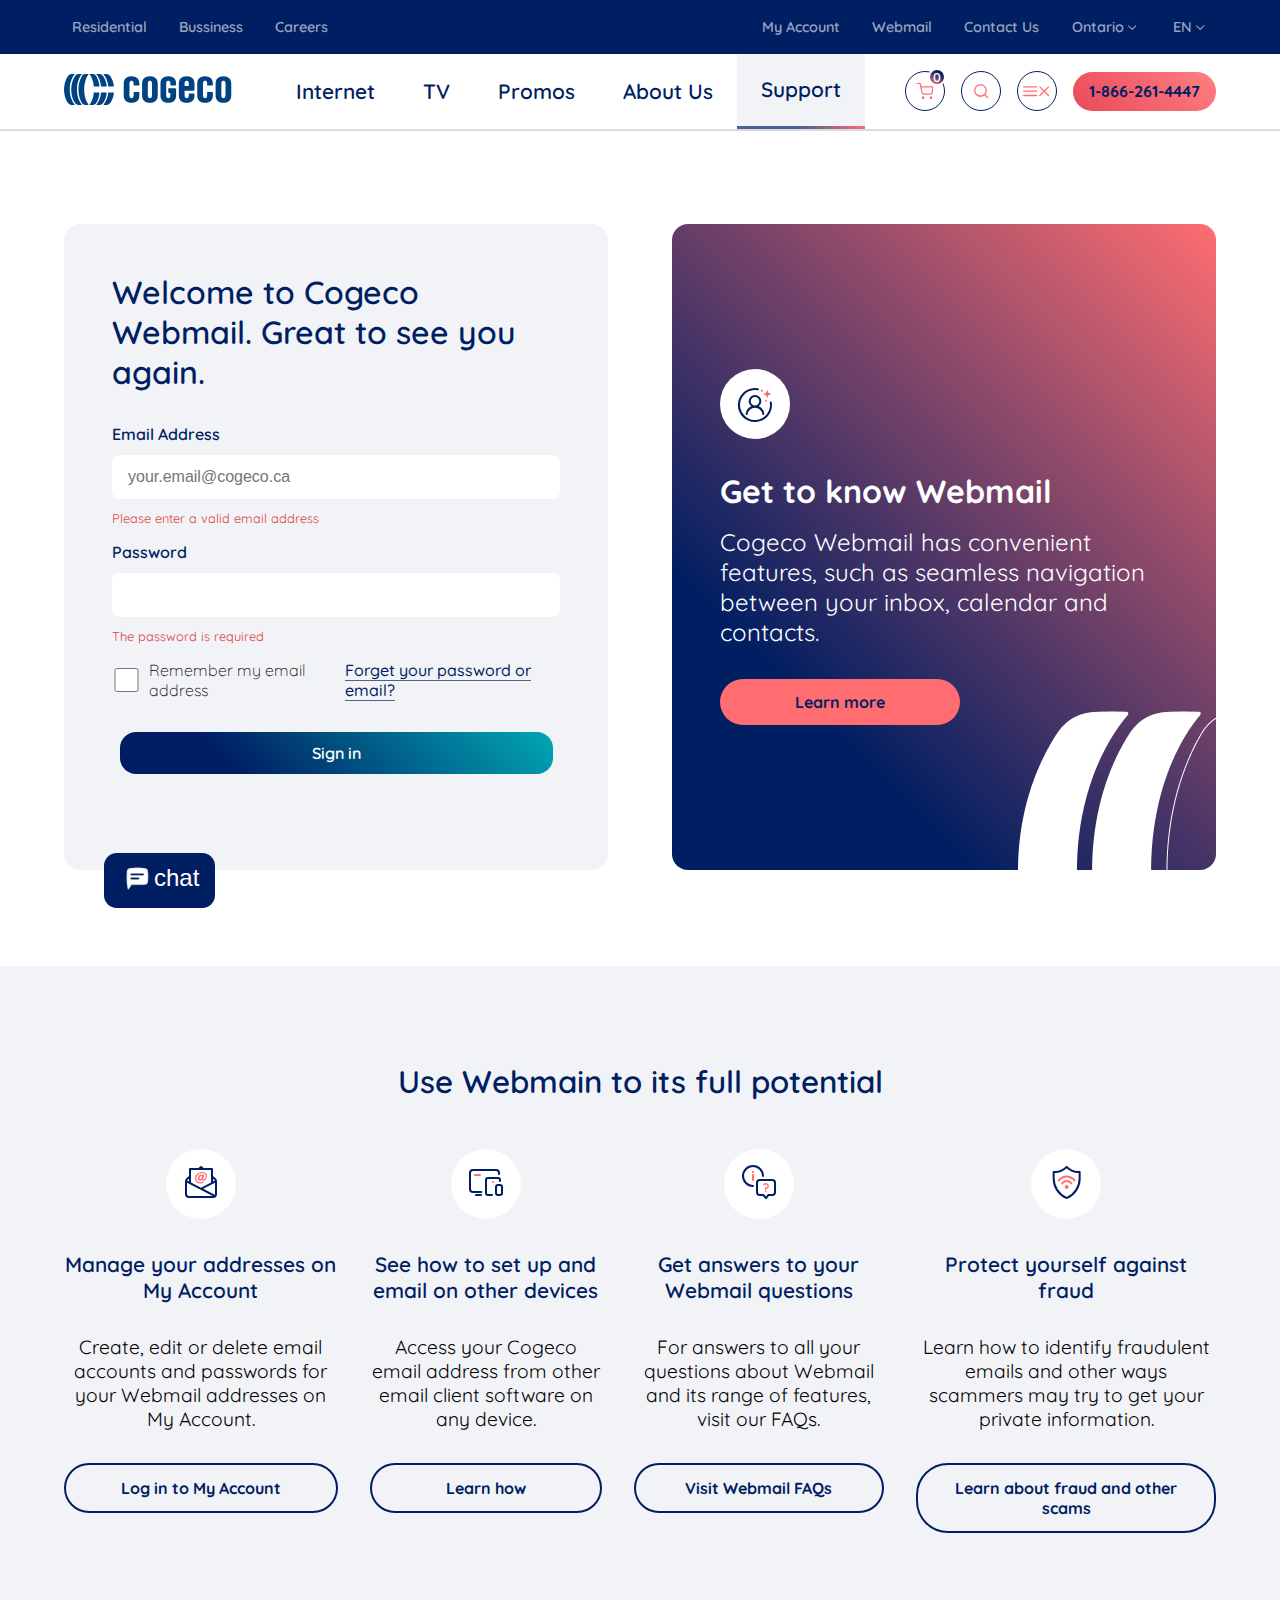
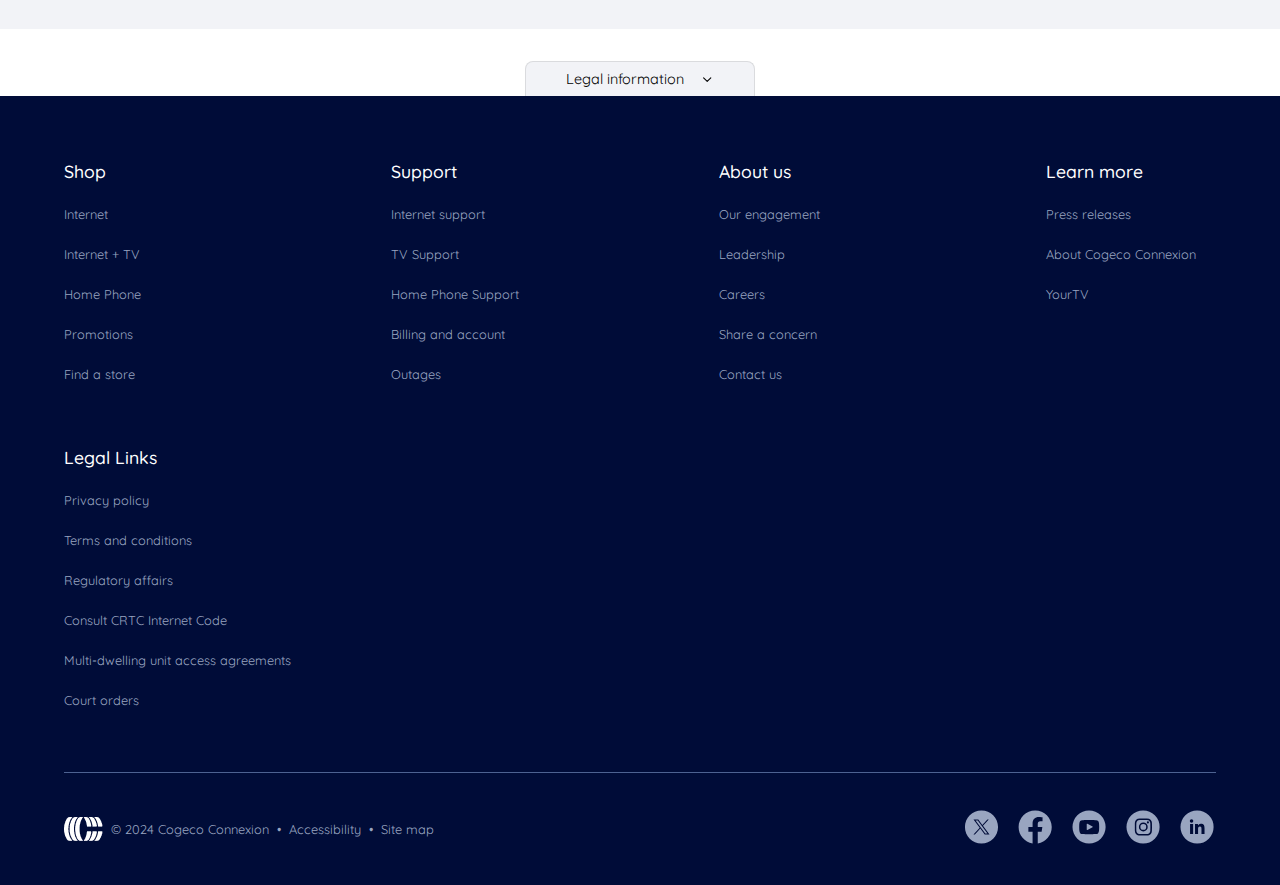
==== index.html @ 472cff50 "cogeco clone responsiveness completed" ====
<!DOCTYPE html>
<html lang="en">
  <head>
    <meta charset="UTF-8" />
    <meta name="viewport" content="width=device-width, initial-scale=1.0" />
    <title>Sign in to Webmail | Cogenco</title>
    <link rel="stylesheet" href="assets/css/styles.css" />
  </head>
  <body>
    <header class="section_nav">
      <div class="navbar">
        <div class="nav_top-container">
          <div class="nav-top">
            <div class="nav_top-left">
              <a href="" class="nav_top-link">Residential</a>
              <a href="" class="nav_top-link">Bussiness</a>
              <a href="" class="nav_top-link">Careers</a>
            </div>
            <div class="nav_top-right">
              <div class="nav_top-right-links">
                <a href="" class="nav_top-link">My Account</a>
                <a href="" class="nav_top-link">Webmail</a>
                <a href="" class="nav_top-link">Contact Us</a>
              </div>
              <div class="nav_top-right-drop-menu">
                <div class="container_province">
                  <div class="drop_menu-text-arrow">
                    <span>Ontario</span>
                    <svg
                      class="drop_down-arrow"
                      xmlns="http://www.w3.org/2000/svg"
                      width="1em"
                      height="1em"
                      fill="none"
                      viewBox="0 0 16 16">
                      <path
                        stroke="currentColor"
                        stroke-linecap="round"
                        stroke-linejoin="round"
                        stroke-width="1.2"
                        d="m4 6.5 4 4 4-4"></path>
                    </svg>
                  </div>
                  <ul class="drop-menu-list">
                    <li class="drop-menu-text">Select a province</li>
                    <li class="drop-menu-item province">
                      <span id="province">Ontario</span>
                    </li>
                    <li class="drop-menu-item">
                      <span id="province">Quebec</span>
                    </li>
                  </ul>
                </div>
                <div class="container_language">
                  <div class="drop_menu-text-arrow">
                    <span>EN</span>
                    <svg
                      class="drop_down-arrow"
                      xmlns="http://www.w3.org/2000/svg"
                      width="1em"
                      height="1em"
                      fill="none"
                      viewBox="0 0 16 16">
                      <path
                        stroke="currentColor"
                        stroke-linecap="round"
                        stroke-linejoin="round"
                        stroke-width="1.2"
                        d="m4 6.5 4 4 4-4"></path>
                    </svg>
                  </div>
                  <ul class="drop-menu-list">
                    <li class="drop-menu-text">Select a language</li>
                    <li class="drop-menu-item lang">
                      <span id="lang">EN</span>
                    </li>
                    <li class="drop-menu-item"><span id="lang">FR</span></li>
                  </ul>
                </div>
              </div>
            </div>
          </div>
        </div>
        <div class="nav_bottom-container">
          <div class="nav-bottom">
            <div class="nav_bottom-left">
              <a href="#" class="cogenco_home-link">
                <img
                  width="168"
                  height="31"
                  src="assets/images/logo-cogeco-blue.svg"
                  alt="" />
              </a>
            </div>
            <div class="nav_bottom-center">
              <div class="nav_bottom-center-container">
                <a href="#" class="nav_bottom-center-link">Internet</a>
              </div>
              <div class="nav_bottom-center-container">
                <a href="#" class="nav_bottom-center-link">TV</a>
              </div>
              <div class="nav_bottom-center-container">
                <a href="#" class="nav_bottom-center-link">Promos</a>
              </div>
              <div class="nav_bottom-center-container">
                <a href="#" class="nav_bottom-center-link">About Us</a>
              </div>
              <div class="nav_bottom-center-container">
                <a href="#" class="nav_bottom-center-link" id="support"
                  >Support</a
                >
              </div>
              <!-- <a href="#" class="nav_bottom-center-link">TV</a>
                  <a href="#" class="nav_bottom-center-link">Promos</a>
                  <a href="#" class="nav_bottom-center-link">About Us</a>
                  <a href="#" class="nav_bottom-center-link" id="support">Support</a> -->
            </div>
            <div class="nav_bottom-right">
              <button class="nav_bottom-right-button">
                <span>0</span>
                <svg
                  xmlns="http://www.w3.org/2000/svg"
                  width="1em"
                  height="1em"
                  fill="none"
                  viewBox="0 0 16 16">
                  <path
                    stroke="currentColor"
                    stroke-linecap="round"
                    stroke-linejoin="round"
                    stroke-width="1.2"
                    d="M6 14.667a.667.667 0 1 0 0-1.334.667.667 0 0 0 0 1.334M13.333 14.667a.667.667 0 1 0 0-1.334.667.667 0 0 0 0 1.334M.667.667h2.666L5.12 9.593a1.33 1.33 0 0 0 1.333 1.074h6.48a1.334 1.334 0 0 0 1.334-1.074L15.333 4H4"></path>
                </svg>
              </button>
              <button class="nav_bottom-right-button">
                <svg
                  xmlns="http://www.w3.org/2000/svg"
                  width="1em"
                  height="1em"
                  fill="none"
                  viewBox="0 0 16 16">
                  <path
                    stroke="currentColor"
                    stroke-linecap="round"
                    stroke-linejoin="round"
                    stroke-width="1.2"
                    d="M7.333 12.667A5.333 5.333 0 1 0 7.333 2a5.333 5.333 0 0 0 0 10.667M14 14l-2.9-2.9"></path>
                </svg>
              </button>
              <button class="nav_bottom-right-button menu_button">
                <svg
                  id="menu-icon"
                  xmlns="http://www.w3.org/2000/svg"
                  width="1em"
                  height="1em"
                  fill="none"
                  viewBox="0 0 16 16">
                  <path
                    stroke="currentColor"
                    stroke-linecap="round"
                    stroke-linejoin="round"
                    stroke-width="1.2"
                    d="M2 8h12M2 4h12M2 12h12"></path>
                </svg>
                <svg
                  id="close-icon"
                  xmlns="http://www.w3.org/2000/svg"
                  width="1em"
                  height="1em"
                  fill="none"
                  viewBox="0 0 16 16">
                  <path
                    stroke="currentColor"
                    stroke-linecap="round"
                    stroke-linejoin="round"
                    stroke-width="1.2"
                    d="m12 4-8 8M4 4l8 8"></path>
                </svg>
              </button>
              <a href="" class="nav_contact">1-866-261-4447</a>
            </div>
          </div>
        </div>
      </div>
    </header>

    <!-- mobile menu content -->
    <nav class="menu-nav">
      <div class="back-section">
        <svg
          id="close-icon"
          xmlns="http://www.w3.org/2000/svg"
          width="1em"
          height="1em"
          fill="none"
          viewBox="0 0 16 16">
          <path
            stroke="currentColor"
            stroke-linecap="round"
            stroke-linejoin="round"
            stroke-width="1.2"
            d="M12.667 8H3.333M8 12.667 3.333 8 8 3.333"></path>
        </svg>
        <span>Back</span>
      </div>
      <div class="menu-center-section">
        <div class="menu-links">
          <a href="" class="menu-link">Internet</a>
          <a href="" class="menu-link">EPICO</a>
          <a href="" class="menu-link">Standard TV</a>
          <a href="" class="menu-link">Home Phone</a>
          <a href="" class="menu-link">Billing and account</a>
          <a href="" class="menu-link">Self-install</a>
          <a href="" class="menu-link">Speed test tool</a>
          <a href="" class="menu-link">MOving soon?</a>
          <a href="" class="menu-link">Log in to My Account</a>
          <a href="" class="menu-link active">Log in to Webmail</a>
          <a href="" class="menu-link">Outages</a>
          <a href="" class="menu-link">Contact Us</a>
        </div>
        <div class="menu-faq">
          <h3>Find answers to your questions</h3>
          <p>Get answers to all the most frequently asked questions.</p>
          <div class="faq-link">
            <a href="#">
              <span>See all FAQs</span>
              <svg
                xmlns="http://www.w3.org/2000/svg"
                width="1em"
                height="1em"
                fill="none"
                viewBox="0 0 16 16">
                <path
                  stroke="currentColor"
                  stroke-linecap="round"
                  stroke-linejoin="round"
                  stroke-width="1.2"
                  d="M3.333 8h9.334M8 3.333 12.667 8 8 12.667"></path>
              </svg>
            </a>
            <!-- <svg
              xmlns="http://www.w3.org/2000/svg"
              width="1em"
              height="1em"
              fill="none"
              viewBox="0 0 16 16">
              <path
                stroke="currentColor"
                stroke-linecap="round"
                stroke-linejoin="round"
                stroke-width="1.2"
                d="M3.333 8h9.334M8 3.333 12.667 8 8 12.667"></path>
            </svg> -->
          </div>
        </div>
      </div>
      <div class="menu-footer-section">
        <div class="menu-bottom-links">
          <a href="" class="menu-bottom-link">My Account</a>
          <a href="" class="menu-bottom-link">Webmail</a>
          <a href="" class="menu-bottom-link">Contact us</a>
        </div>
        <div class="menu-drop-down">
          <div class="menu-location-container">
            <span>Ontario</span>
            <svg
              class="drop_down-arrow"
              xmlns="http://www.w3.org/2000/svg"
              width="1em"
              height="1em"
              fill="none"
              viewBox="0 0 16 16">
              <path
                stroke="currentColor"
                stroke-linecap="round"
                stroke-linejoin="round"
                stroke-width="1.2"
                d="m4 6.5 4 4 4-4"></path>
            </svg>
          </div>
          <div class="menu-language-container">
            <span>EN</span>
            <svg
              class="drop_down-arrow"
              xmlns="http://www.w3.org/2000/svg"
              width="1em"
              height="1em"
              fill="none"
              viewBox="0 0 16 16">
              <path
                stroke="currentColor"
                stroke-linecap="round"
                stroke-linejoin="round"
                stroke-width="1.2"
                d="m4 6.5 4 4 4-4"></path>
            </svg>
          </div>
          <div class="menu-phone"><span>1-866-261-4447</span></div>
        </div>
      </div>
    </nav>

    <!-- content -->
    <div class="section_content">
      <div class="container_content">
        <div class="container_content-form">
          <form class="content_form" action="">
            <h1>
              Welcome to Cogeco Webmail. <span>Great to see you again.</span>
            </h1>
            <!-- <h1>Great to see you again.</h1> -->
            <div class="email_section">
              <label for="email">Email Address</label>
              <input type="email" placeholder="your.email@cogeco.ca" />
              <p id="error-msg">Please enter a valid email address</p>
            </div>
            <div class="password_section">
              <label for="text">Password</label>
              <input type="password" />
              <p id="error-msg">The password is required</p>
            </div>
            <div class="container_form-reminder">
              <div class="container_email-checkbox">
                <input name="checkbox" type="checkbox" />
                <label for="checkbox">Remember my email address</label>
              </div>
              <div class="container_forget-pass">
                <a href="#" class="forget_pass"
                  >Forget your password or email?</a
                >
              </div>
            </div>
            <div class="form_button">
              <button class="button_sign-in" type="button">Sign in</button>
            </div>
          </form>
        </div>
        <div class="content_info">
          <img
            class="curve_image-top"
            width="144"
            height="80"
            src="assets/images/promo-block-video-top-bg.webp"
            alt="" />
          <div class="icon_profile">
            <span class="icon_profile-circle">
              <svg
                xmlns="http://www.w3.org/2000/svg"
                width="1em"
                height="1em"
                fill="none"
                viewBox="0 0 38 38"
                color="#001E62"
                font-size="38">
                <path
                  fill="#001E62"
                  d="M22.709 20.36a6.29 6.29 0 1 0-7.42 0 9.32 9.32 0 0 0-5.57 7.52 1 1 0 0 0 1.279 1.085 1 1 0 0 0 .71-.855 7.34 7.34 0 0 1 14.58 0 1 1 0 0 0 1 .89h.11a1 1 0 0 0 .89-1.1 9.33 9.33 0 0 0-5.58-7.54m-8-5.07a4.29 4.29 0 1 1 4.29 4.3 4.3 4.3 0 0 1-4.29-4.3"></path>
                <path
                  fill="#FF6D70"
                  d="M25.91 5.75A1 1 0 0 1 25 4.37q.067-.204.2-.37.149-.134.33-.21a1 1 0 0 1 .76 0 1 1 0 0 1 .33.21q.135.147.21.33a1 1 0 0 1-.92 1.38zM29.91 15.75a1 1 0 0 1-.71-.29 1 1 0 0 1-.29-.71 1.4 1.4 0 0 1 0-.2.6.6 0 0 1 .06-.18.8.8 0 0 1 .09-.18l.14-.19.15-.12a.8.8 0 0 1 .18-.09q.09-.045.19-.06a.93.93 0 0 1 .57.06 1 1 0 0 1 .33.21q.064.072.12.15a.8.8 0 0 1 .09.18q.043.085.06.18.007.1 0 .2a1 1 0 0 1-1 1z"></path>
                <path
                  fill="#001E62"
                  d="M19.001 36a17.002 17.002 0 0 1-.46-34 17.7 17.7 0 0 1 3.41.24 1 1 0 1 1-.34 1.97 15 15 0 0 0-3-.21 15 15 0 1 0 15.2 12.58 1 1 0 0 1 1.211-1.137 1 1 0 0 1 .76.817q.19 1.127.22 2.27A17 17 0 0 1 19.471 36z"></path>
                <path
                  fill="#FF6D70"
                  d="m31.21 4-1.33 2.67L27.21 8l2.67 1.33L31.21 12l1.34-2.67L35.21 8l-2.66-1.33z"></path>
              </svg>
            </span>
          </div>
          <div class="content_info-text">
            <h1>Get to know Webmail</h1>
            <h2>
              Cogeco Webmail has convenient features, such as seamless
              navigation between your inbox, calendar and contacts.
            </h2>
          </div>
          <a href="#" class="learn_more">Learn more</a>
        </div>
        <img
          class="curve_image-bottom"
          decoding="async"
          width="200"
          data-nimg="1"
          src="assets/images/promo-block-video-bottom-bg.webp"
          alt="" />
      </div>
    </div>

    <!-- section offers -->
    <div class="section_offers">
      <div class="section_container-offers">
        <h2>Use Webmain to its full potential</h2>
        <div class="container_offers">
          <div class="offer">
            <div class="offer_icon-container">
              <span>
                <svg
                  xmlns="http://www.w3.org/2000/svg"
                  width="1em"
                  height="1em"
                  fill="none"
                  viewBox="0 0 38 38"
                  color="#001E62"
                  font-size="38">
                  <path
                    fill="#001E62"
                    d="M33.62 15.35 31 13.08V6a1 1 0 0 0-1-1h-8.32l-2-1.76a1 1 0 0 0-1.3 0L16.32 5H8a1 1 0 0 0-1 1v7.08l-2.62 2.27a4 4 0 0 0-1.38 3V31a4 4 0 0 0 4 4h24a4 4 0 0 0 4-4V18.37a4 4 0 0 0-1.38-3.02m-.78 16.44-11.66-6L33 19.64V31c0 .271-.055.54-.16.79m-.53-14.93c.204.176.368.395.48.64l-1.79.93v-2.71zM29 7v12.46l-10 5.17-10-5.17V7zM7 15.72v2.71l-1.79-.93a1.9 1.9 0 0 1 .48-.64zM5 31V19.64L30.82 33H7a2 2 0 0 1-2-2"></path>
                  <path
                    fill="#FF6D70"
                    d="M24.358 11a3.9 3.9 0 0 0-1.61-1.53 5.4 5.4 0 0 0-2.53-.56 7.86 7.86 0 0 0-3.61.82 6.3 6.3 0 0 0-2.61 2.27 6.64 6.64 0 0 0-.95 3.55c.003.848.194 1.685.56 2.45a4.3 4.3 0 0 0 1.66 1.83 5.35 5.35 0 0 0 2.83.69 5.6 5.6 0 0 0 1.69-.22 9.4 9.4 0 0 0 1.5-.63c.37-.2.55-.41.55-.65a.45.45 0 0 0 0-.2c-.14-.33-.35-.4-.5-.4a.6.6 0 0 0-.31.1 6.5 6.5 0 0 1-1.3.57 5.8 5.8 0 0 1-1.59.18 4 4 0 0 1-2.14-.53 3.2 3.2 0 0 1-1.23-1.36 4.2 4.2 0 0 1-.39-1.81 5.44 5.44 0 0 1 .77-2.92 5.06 5.06 0 0 1 2.1-1.89 6.8 6.8 0 0 1 3-.65 4.1 4.1 0 0 1 1.81.37 2.83 2.83 0 0 1 1.19 1 2.94 2.94 0 0 1 .41 1.55 5.2 5.2 0 0 1-.26 1.61c-.13.5-.368.964-.7 1.36a1.11 1.11 0 0 1-.85.47.39.39 0 0 1-.31-.13.54.54 0 0 1-.12-.39 1 1 0 0 1 0-.19l.52-3.3a1.5 1.5 0 0 0 0-.23c0-.3-.14-.67-.82-.67a.87.87 0 0 0-.58.18.8.8 0 0 0-.25.44 1.4 1.4 0 0 0-.42-.42 1.56 1.56 0 0 0-.87-.26 2.53 2.53 0 0 0-1.62.62 4.3 4.3 0 0 0-1.18 1.52 4.2 4.2 0 0 0-.44 1.77 2.44 2.44 0 0 0 .29 1.19 2 2 0 0 0 .77.8c.3.185.647.282 1 .28a2.19 2.19 0 0 0 1.91-.92c.105.244.279.453.5.6a1.74 1.74 0 0 0 1 .32 3 3 0 0 0 1.97-.68 4.35 4.35 0 0 0 1.27-1.72 5.7 5.7 0 0 0 .44-2.18 4.25 4.25 0 0 0-.55-2.1m-4.36 2.78c-.018.342-.088.68-.21 1q-.103.347-.3.65c-.129.217-.295.41-.49.57-.2.156-.446.24-.7.24a.74.74 0 0 1-.57-.22 1 1 0 0 1-.21-.68c.004-.386.075-.768.21-1.13.119-.374.32-.715.59-1a1.14 1.14 0 0 1 .82-.38 1 1 0 0 1 .67.21.84.84 0 0 1 .19.74"></path>
                </svg>
              </span>
            </div>
            <div class="offer_texts">
              <span>Manage your addresses on My Account</span>
              <p>
                Create, edit or delete email accounts and passwords for your
                Webmail addresses on My Account.
              </p>
              <a href="">Log in to My Account</a>
            </div>
          </div>
          <div class="offer">
            <div class="offer_icon-container">
              <span>
                <svg
                  xmlns="http://www.w3.org/2000/svg"
                  width="1em"
                  height="1em"
                  fill="none"
                  viewBox="0 0 38 38"
                  color="#001E62"
                  font-size="38">
                  <path
                    fill="#001E62"
                    d="M14.28 30H6a4 4 0 0 1-4-4V10a4 4 0 0 1 4-4h23a4 4 0 0 1 4 4v1a1 1 0 0 1-2 0v-1a2 2 0 0 0-2-2H6a2 2 0 0 0-2 2v16a2 2 0 0 0 2 2h8.28a1 1 0 0 1 0 2M14 33H9a1 1 0 0 1 0-2h5a1 1 0 0 1 0 2"></path>
                  <path
                    fill="#FF6D70"
                    d="M13 13H8a1 1 0 0 1 0-2h5a1 1 0 0 1 0 2"></path>
                  <path
                    fill="#001E62"
                    d="M25 33h-4a3 3 0 0 1-3-3V17a3 3 0 0 1 3-3h10a3 3 0 0 1 3 3v1a1 1 0 0 1-2 0v-1a1 1 0 0 0-1-1H21a1 1 0 0 0-1 1v13a1 1 0 0 0 1 1h4a1 1 0 0 1 0 2"></path>
                  <path
                    fill="#001E62"
                    d="M33 33h-2a3 3 0 0 1-3-3v-6a3 3 0 0 1 3-3h2a3 3 0 0 1 3 3v6a3 3 0 0 1-3 3m-2-10a1 1 0 0 0-1 1v6a1 1 0 0 0 1 1h2a1 1 0 0 0 1-1v-6a1 1 0 0 0-1-1z"></path>
                  <path
                    fill="#FF6D70"
                    d="M26 20a1 1 0 0 1-.71-.29 1.2 1.2 0 0 1-.21-.33.94.94 0 0 1 0-.76.9.9 0 0 1 .54-.54 1 1 0 0 1 1.09.21q.134.147.21.33a.94.94 0 0 1 0 .76q-.076.183-.21.33A1 1 0 0 1 26 20"></path>
                </svg>
              </span>
            </div>
            <div class="offer_texts">
              <span>See how to set up and email on other devices</span>
              <p>
                Access your Cogeco email address from other email client
                software on any device.
              </p>
              <a href="">Learn how</a>
            </div>
          </div>
          <div class="offer">
            <div class="offer_icon-container">
              <span>
                <svg
                  xmlns="http://www.w3.org/2000/svg"
                  width="1em"
                  height="1em"
                  fill="none"
                  viewBox="0 0 38 38"
                  color="#001E62"
                  font-size="38">
                  <path
                    fill="#001E62"
                    d="M26 36a1 1 0 0 1-.74-.33L22.83 33h-3.12A3.72 3.72 0 0 1 16 29.29v-9.58A3.72 3.72 0 0 1 19.71 16h12.58A3.72 3.72 0 0 1 36 19.71v9.58A3.72 3.72 0 0 1 32.29 33h-3.35l-2.17 2.63A1 1 0 0 1 26 36m-6.29-18A1.72 1.72 0 0 0 18 19.71v9.58A1.72 1.72 0 0 0 19.71 31h3.56a1 1 0 0 1 .74.33L26 33.47l1.73-2.1a1 1 0 0 1 .78-.37h3.82A1.72 1.72 0 0 0 34 29.29v-9.58A1.72 1.72 0 0 0 32.29 18z"></path>
                  <path
                    fill="#FF6D70"
                    d="M25.082 24.79a.7.7 0 0 1 .53-.22 2.15 2.15 0 0 0 1.32-.38 1.42 1.42 0 0 0 .49-1.19 1.34 1.34 0 0 0-.42-1 1.57 1.57 0 0 0-1.12-.41 1.72 1.72 0 0 0-1.2.46.93.93 0 0 1-.62.27.64.64 0 0 1-.42-.15.68.68 0 0 1-.09-1.1 3.2 3.2 0 0 1 1-.72 3.4 3.4 0 0 1 1.28-.25 3.1 3.1 0 0 1 1.54.39 2.87 2.87 0 0 1 1.54 2.51 2.58 2.58 0 0 1-.68 1.88 3.2 3.2 0 0 1-1.81.87s-.07 0-.07.06v.46a.76.76 0 0 1-.21.54.72.72 0 0 1-.53.22.73.73 0 0 1-.53-.22.76.76 0 0 1-.21-.54v-.94a.73.73 0 0 1 .21-.54m-.08 4.26a.74.74 0 0 1-.19-.55v-.21a.67.67 0 0 1 .74-.74h.16a.67.67 0 0 1 .74.74v.21a.67.67 0 0 1-.74.74h-.16a.74.74 0 0 1-.55-.19"></path>
                  <path
                    fill="#001E62"
                    d="M13 24a11 11 0 1 1 11-11 1 1 0 0 1-2 0 9 9 0 1 0-9 9 1 1 0 0 1 0 2"></path>
                  <path
                    fill="#FF6D70"
                    d="M13 18a1 1 0 0 1-1-1v-5a1 1 0 0 1 2 0v5a1 1 0 0 1-1 1M13 10a1 1 0 0 1-.71-.29 1.2 1.2 0 0 1-.21-.33A1 1 0 0 1 12 9a1.05 1.05 0 0 1 .29-.71 1 1 0 0 1 1.09-.21.9.9 0 0 1 .33.21c.183.192.286.445.29.71-.002.13-.029.26-.08.38a1 1 0 0 1-.21.33A1 1 0 0 1 13 10"></path>
                </svg>
              </span>
            </div>
            <div class="offer_texts">
              <span>Get answers to your Webmail questions</span>
              <p>
                For answers to all your questions about Webmail and its range of
                features, visit our FAQs.
              </p>
              <a href="">Visit Webmail FAQs</a>
            </div>
          </div>
          <div class="offer">
            <div class="offer_icon-container">
              <span>
                <svg
                  xmlns="http://www.w3.org/2000/svg"
                  width="1em"
                  height="1em"
                  fill="none"
                  viewBox="0 0 38 38"
                  color="#001E62"
                  font-size="38">
                  <path
                    fill="#001E62"
                    d="M19.667 36c-.145 0-.289-.03-.42-.09l-.75-.35A22.16 22.16 0 0 1 5.667 15.5V8.92a1 1 0 0 1 .688-.946 1 1 0 0 1 .412-.044q.698.07 1.4.07a14.55 14.55 0 0 0 10.76-4.8 1 1 0 0 1 1.48 0A14.55 14.55 0 0 0 31.167 8q.7 0 1.4-.07a1 1 0 0 1 1.1.99v6.58a22.16 22.16 0 0 1-12.83 20.06l-.75.35c-.132.06-.275.09-.42.09m-12-26v5.5a20.17 20.17 0 0 0 11.67 18.25l.33.15.33-.15a20.17 20.17 0 0 0 11.67-18.25V10h-.5a16.53 16.53 0 0 1-11.5-4.69A16.53 16.53 0 0 1 8.167 10z"></path>
                  <path
                    fill="#FF6D70"
                    d="M19.667 26a2 2 0 1 1 0-4 2 2 0 0 1 0 4M15.057 21.42a1 1 0 0 1-.6-.21 1 1 0 0 1-.2-1.4 6.77 6.77 0 0 1 10.82 0 1 1 0 0 1-.2 1.4 1 1 0 0 1-1.4-.19 4.76 4.76 0 0 0-7.62 0 1 1 0 0 1-.8.4"></path>
                  <path
                    fill="#FF6D70"
                    d="M27.446 18.39a1 1 0 0 1-.78-.39 8.72 8.72 0 0 0-14 0 1 1 0 0 1-1.6-1.2 10.72 10.72 0 0 1 17.16 0 1 1 0 0 1-.2 1.4 1 1 0 0 1-.58.19"></path>
                </svg>
              </span>
            </div>
            <div class="offer_texts">
              <span>Protect yourself against fraud</span>
              <p>
                Learn how to identify fraudulent emails and other ways scammers
                may try to get your private information.
              </p>
              <a href="">Learn about fraud and other scams</a>
            </div>
          </div>
        </div>
      </div>
    </div>

    <!--Section Legal Information  -->
    <section class="legal">
      <div class="legal_information">
        <span>Legal information</span>
        <svg
          class="drop_down-arrow"
          xmlns="http://www.w3.org/2000/svg"
          width="1em"
          height="1em"
          fill="none"
          viewBox="0 0 16 16">
          <path
            stroke="currentColor"
            stroke-linecap="round"
            stroke-linejoin="round"
            stroke-width="1.2"
            d="m4 6.5 4 4 4-4"></path>
        </svg>
      </div>
      <div class="container_legal">
        <div class="container_legal-texts">
          <h4>General restrictions and legal information</h4>
          <p>
            Limited time offer. Restricted to new customers and former customers
            who cancelled all of their services more than 6 months ago.
          </p>
          <p>
            Our network combines optical fibre and coaxial cable. Available
            where technology permits. For personal and residential purposes
            only. Visit cogeco.ca for details. Photos are for illustrative
            purposes only.
          </p>
          <h4 class="install_text">INSTALLATION AND ACTIVATION</h4>
          <p>
            An activation fee of $20 will be charged for activation of service.
          </p>
          <p>
            A fee of $130 per technician visit for a standard professional
            installation will apply. Supplementary installation fees may apply
            for additional work requested. Pre-authorized debit or credit card
            payment and service bundling on a single invoice may be required.
          </p>
          <p>
            A termination fee of up to $75 per service will be charged to
            customers who cancel their services before the end of the offer
            period. Termination fees not applicable in Quebec.
          </p>
          <p>
            Sign up today at
            <a href="www.hayu.com/cogeco" target="_blank"
              >www.hayu.com/cogeco</a
            >
          </p>
          <h4>Internet</h4>
          <p>
            Additional charges will apply for exceeding the monthly data
            transfer capacity (GB) allowed for each specific Cogeco Internet
            package. <a href="#">See details.</a> Download and upload speeds can
            vary with Internet traffic, remote peers, the customer&apos;s
            network configuration, the use of wireless equipment and other
            factors. <a href="#">See details.</a> All Internet packages include
            2 free installations of Cogeco Security services for desktop and/or
            laptop computers. Cogeco Security GO with unlimited installations
            for computers, tablets and wireless devices is available at a
            regular price of $5.99/month. <a href="#">See details.</a> Wi-Fi
            hotspots provide free and unlimited Internet access to Cogeco
            subscribers and limited access to non-Cogeco subscribers. See
            details. ULTRAFIBRE&reg;
          </p>
          <p>
            Wi-Fi Pods and Wi-Fi Extenders require a subscription to an
            UltraFibre 40 Internet package or higher.
          </p>
          <p>
            UltraFibre 1 Gig Unlimited : Up to 1 Gbps of total download speed
            through the combination of multiple devices including at least one
            wired connection (Ethernet) combined with one or multiple wireless
            connections to Cogeco&apos;s 1 Gig modem. Up to 940 Mbps download
            speed can be achieved when connecting to one personal Internet
            device with one wired connection (Ethernet).
          </p>
          <h4>EPICO</h4>
          <p>
            Cogeco EPICO service provides combined access to Cogeco TV and
            Internet services with a subscription to Cogeco TV, an EPICO 4K Box
            and a minimum subscription to the UltraFibre 60 Unlimited Internet
            package with a Wi-Fi modem.
          </p>
          <h
            >Download speed, upload speed, signal and picture quality can vary
            depending on various factors.</h
          >
          <p>
            Channel availability may vary by region. Selected TV channels can
            only be modified once every 30 days. The channel lists for the
            pre-selected packages cannot be modified. Additional fees may apply
            for some channels and some channels may count for several choices.
            Viewing content (live or recorded) is restricted to Canada.
          </p>
          <p>
            Channel availability for the Restart and Just Missed features may
            vary according to the content rights and viewing restrictions.
          </p>
          <p>
            A separate subscription to Netflix® is required. Counts towards
            customer&apos;s Internet usage.
          </p>
          <p>
            The EPICO app provides access to the TV channels included in the
            EPICO package to which the customer is subscribed. Some channels
            included in the EPICO package may not be available to watch
            out-of-home due to content rights restrictions. Viewing content is
            restricted to Canada.
          </p>
          <p>
            On Demand requires a subscription to the TV package containing the
            associated digital channel. Purchased movies remain available as
            long as the customer is subscribed to the Cogeco EPICO service and
            as long as the title remains available in the On Demand library.
            Rented movies are available for the duration indicated on the
            screen.
          </p>
          <p>
            Beginning March 1st, 2022, all recordings are available for a
            maximum of 365 days or until the termination of your EPICO service.
            By default, older recordings will be automatically removed to match
            the number of hours in your block. Additional blocks of recording
            hours may be available to add with certain EPICO packages (up to
            1000 hours of recording capacity).
          </p>
          <p>
            An EPICO package including an EPICO 4K Cloud PVR is required to
            download and view TV recordings in and out-of-home.
          </p>
          <p>
            One EPICO 4K Cloud PVR per TV set. Each additional EPICO 4K Box or
            EPICO 4K Cloud PVR is available at $7 per month.
          </p>
          <h4>Télévision</h4>
          <p>
            Cogeco TV service requires the rental of an HD digital receiver with
            a minimum subscription to the Basic Channels package. Channel
            availability may vary by region. TV packages and selected channels
            can only be modified once every 30 days. Additional fees may apply
            for some channels and some channels may count for many choices. The
            channel lists of the pre-selected packages cannot be modified.
            Requirements to watch 4K: (i) a 4K TV and 4K receiver, (ii) a
            subscription to the SD/HD channels corresponding to the 4K channels.
            4K not available with all channels.
          </p>
          <p>
            Access to the mobile apps requires a subscription to the TV package
            containing the associated digital channel. The content viewed on
            mobile apps requires bandwidth, which is included in the customer's
            Internet or cellular data package. Additional usage fees may apply
            if the customer exceeds the monthly data transfer capacity (GB)
            included in his package. Viewing content is restricted to Canada.
          </p>
          <p>
            TiVo service from Cogeco requires: (i) the rental of a TiVo
            receiver, (ii) a Wi-Fi modem, and (iii) a subscription to Cogeco
            Internet and (iv) a TV package. Each additional TV set combined with
            a TiVo PVR requires the rental of a TiVo HD receiver. Installation
            charges may apply for additional outlets. Data traffic consumed
            between the TiVo boxes and the Internet to supply programming
            information counts towards customer&apos;s Internet usage.
            Additional usage fees may apply if the customer exceeds the monthly
            data transfer capacity (GB) included in the package. Viewing content
            is restricted to Canada. TiVo®. Apple®. YouTube®.
          </p>
          <p>
            Furiosa: Mad Max &rarr; &copy; 2024 Warner Bros. Ent. All Rights
            Reserved. Ezra &rarr; &copy;2024 VVS Films. All Rights Reserved.
            Watchers, The &rarr; &copy; 2024 Warner Bros. Ent. All Rights
            Reserved.
          </p>
          <p>The offer on Crave:</p>
          <p>New Cx:</p>
          <p>
            The offer on Crave expires August 30th, 2024 and includes a monthly
            saving of $20 for 1 month for new Cogeco TV customers who subscribe
            to Crave or $25 for 1 month for new Cogeco TV customers subscribed
            to Crave with Starz. At the end of the period of this offer, the
            then-current price of the package will apply. The regular price of
            the package may change at any time, including during the
            subscription period. This offer is only for new Cogeco TV
            subscribers who sign up to Crave or Crave with Starz. Each eligible
            customer can only benefit from the offer once during the offer
            period. Prices may vary for any other combination. Crave and Crave
            with Starz requires a subscription to a new Cogeco TV package, an
            Internet connection and access to the Crave app. Counts towards
            customer&apos;s Internet usage. Content viewing is restricted to
            Canada. Customer must be a new TV Cogeco customer (a customer who
            has not been a Cogeco TV customer in the 120 days prior to receiving
            the present offer).
          </p>
          <p>Existing Cx:</p>
          <p>
            The offer on Crave expires August 30th, 2024 and includes a monthly
            saving of $20 for 1 month for current Cogeco TV customers who
            subscribe to Crave or $25 for 1 month for current Cogeco TV
            customers subscribed to Crave with Starz. At the end of the period
            of this offer, the then-current price of the package will apply. The
            regular price of the package may change at any time, including
            during the subscription period. This offer is only for curent Cogeco
            TV subscribers who sign up to Crave or Crave with Starz. Each
            eligible customer can only benefit from the offer once during the
            offer period. Prices may vary for any other combination. Crave and
            Crave with Starz requires a subscription to a new Cogeco TV package,
            an Internet connection and access to the Crave app. Counts towards
            customer&apos;s Internet usage. Content viewing is restricted to
            Canada. Current TV Cogeco Customers must be a new Crave or Crave
            with STARZ subscriber (i.e a Cogeco TV customer who has not received
            Crave or Crave with STARZ in the past 120 days).
          </p>
          <h4>Home Phone</h4>
          <p>
            Phone equipment must stay at the same address where it was initially
            installed in order to allow 911 to associate the call with the
            correct address in the event of an emergency.
          </p>
          <h4>Home Phone equipment</h4>
          <p>
            New generation Phone Equipment does not include an external backup
            battery. Batteries can be purchased separately for certain models
            (Hitron CODA-4589 and Arris TG3452G) while supplies last. Sagemcom
            (F@ST3896) equipment does not include a backup battery.
            <a href="#">See details</a>
          </p>
          <p>
            Subscription to a Cogeco Home Phone package is required for all long
            distance plans. Limited to a list of countries predetermined by
            Cogeco. Additional minutes will be charged at the then current rate,
            per minute per country, applicable for the remainder of the month.<a
              href="#"
              >See details.</a
            >
            A fee of $0.95 per call for the use of the directory assistance
            (411) may apply, depending on the phone package.
          </p>
          <p>
            Starting November 30, 2023, people across Canada will be able to
            call and text 9-8-8, a new three-digit service, for help with mental
            health and suicide prevention. 9-8-8 will be free for anyone in
            Canada who is thinking about suicide, in emotional distress, or who
            is worried about someone they know.
          </p>
        </div>
      </div>
    </section>

    <!-- section footer -->
    <footer class="section_footer">
      <div class="container_footer">
        <div class="container_footer-top">
          <div class="footer-top-links">
            <span>Shop</span>
            <a class="footer_top-link">Internet</a>
            <a class="footer_top-link">Internet + TV</a>
            <a class="footer_top-link">Home Phone</a>
            <a class="footer_top-link">Promotions</a>
            <a class="footer_top-link">Find a store</a>
          </div>
          <div class="footer-top-links">
            <span>Support</span>
            <a class="footer_top-link">Internet support</a>
            <a class="footer_top-link">TV Support</a>
            <a class="footer_top-link">Home Phone Support</a>
            <a class="footer_top-link">Billing and account</a>
            <a class="footer_top-link">Outages</a>
          </div>
          <div class="footer-top-links">
            <span>About us</span>
            <a class="footer_top-link">Our engagement</a>
            <a class="footer_top-link">Leadership</a>
            <a class="footer_top-link">Careers</a>
            <a class="footer_top-link">Share a concern</a>
            <a class="footer_top-link">Contact us</a>
          </div>
          <div class="footer-top-links">
            <span>Learn more</span>
            <a class="footer_top-link">Press releases</a>
            <a class="footer_top-link">About Cogeco Connexion</a>
            <a class="footer_top-link">YourTV</a>
          </div>
          <div class="footer-top-links">
            <span>Legal Links</span>
            <a class="footer_top-link">Privacy policy</a>
            <a class="footer_top-link">Terms and conditions</a>
            <a class="footer_top-link">Regulatory affairs</a>
            <a class="footer_top-link">Consult CRTC Internet Code</a>
            <a class="footer_top-link">Multi-dwelling unit access agreements</a>
            <a class="footer_top-link">Court orders</a>
          </div>
        </div>
        <div class="container_footer-bottom">
          <img
            class="footer_img1"
            loading="lazy"
            decoding="async"
            width="39"
            height="24"
            src="assets/images/cogeco_icon_white_2ba2255ff3.webp"
            alt="" />
          <div class="footer_bottom-texts">
            <img
              class="footer_img2"
              loading="lazy"
              decoding="async"
              width="39"
              height="24"
              src="assets/images/cogeco_icon_white_2ba2255ff3.webp"
              alt="" />
            <span>&copy; 2024 Cogeco Connexion</span>
            <span>•</span>
            <span>Accessibility</span>
            <span>•</span>
            <span>Site map</span>
          </div>
          <div class="footer_logo-container">
            <a class="footer_logo" href="" target="_blank">
              <svg
                xmlns="http://www.w3.org/2000/svg"
                width="1em"
                height="1em"
                fill="currentColor"
                viewBox="0 0 39 38"
                font-size="38">
                <path
                  d="M20 36c9.389 0 17-7.611 17-17S29.389 2 20 2 3 9.611 3 19s7.611 17 17 17m-1.835-16.208-6.351-8.47h4.895l4.164 5.553 5.154-5.552h1.438l-5.95 6.409 6.71 8.945H23.33l-4.522-6.028-5.596 6.028h-1.438zm-1.987-7.413H13.93l9.931 13.242h2.25z"></path>
              </svg>
            </a>
            <a class="footer_logo" href="" target="_blank">
              <svg
                xmlns="http://www.w3.org/2000/svg"
                width="1em"
                height="1em"
                fill="currentColor"
                viewBox="0 0 39 38"
                font-size="38">
                <path
                  d="M19.667 2c-9.35 0-17 7.633-17 17.034 0 8.5 6.222 15.555 14.348 16.83v-11.9h-4.318v-4.93h4.318v-3.757c0-4.267 2.533-6.613 6.426-6.613 1.853 0 3.79.323 3.79.323v4.199H25.09c-2.108 0-2.771 1.309-2.771 2.652v3.196h4.726l-.765 4.93h-3.961v11.9a17 17 0 0 0 14.348-16.83c0-9.401-7.65-17.034-17-17.034"></path>
              </svg>
            </a>
            <a class="footer_logo" href="" target="_blank">
              <svg
                xmlns="http://www.w3.org/2000/svg"
                width="1em"
                height="1em"
                fill="currentColor"
                viewBox="0 0 39 38"
                font-size="38">
                <path
                  d="M19.557 2a17 17 0 1 0 0 34 17 17 0 0 0 0-34m10.36 17.87a33 33 0 0 1-.2 3.36 4.6 4.6 0 0 1-.82 2.06 2.88 2.88 0 0 1-2.05.87c-2.87.21-7.18.22-7.18.22s-5.33-.05-7-.21a3.43 3.43 0 0 1-2.26-.88 4.55 4.55 0 0 1-.74-2.06 31 31 0 0 1-.21-3.36V18.3q.016-1.656.21-3.3a4.55 4.55 0 0 1 .81-2.06 2.9 2.9 0 0 1 2.01-.94c2.87-.2 7.18-.2 7.18-.2s4.31 0 7.18.21a2.9 2.9 0 0 1 2.05.88c.445.624.727 1.35.82 2.11q.188 1.669.2 3.35z"></path>
                <path
                  d="m23.137 18.41-5.24-2.76a.5.5 0 0 0-.49 0 .5.5 0 0 0-.24.43v5.5a.51.51 0 0 0 .24.43q.122.065.26.07c.08 0 .16-.02.23-.06l5.23-2.74a.5.5 0 0 0 .27-.44.51.51 0 0 0-.26-.43"></path>
              </svg>
            </a>
            <a class="footer_logo" href="" target="_blank">
              <svg
                xmlns="http://www.w3.org/2000/svg"
                width="1em"
                height="1em"
                fill="currentColor"
                viewBox="0 0 39 38"
                font-size="38">
                <path
                  d="M19.828 16.05a2.95 2.95 0 1 0 0 5.899 2.95 2.95 0 0 0 0-5.9"></path>
                <path
                  d="M26.716 13.78a2.8 2.8 0 0 0-.66-1 2.7 2.7 0 0 0-1-.66 5 5 0 0 0-1.64-.3c-.93 0-1.21-.05-3.57-.05s-2.64 0-3.57.05a5 5 0 0 0-1.64.3 2.7 2.7 0 0 0-1 .66 2.8 2.8 0 0 0-.66 1 4.9 4.9 0 0 0-.31 1.64c0 .93-.05 1.21-.05 3.57s0 2.64.05 3.58c.009.56.114 1.115.31 1.64.14.38.367.721.66 1 .279.296.62.524 1 .67.526.191 1.08.293 1.64.3h7.14a5 5 0 0 0 1.64-.3c.38-.145.721-.374 1-.67.293-.279.52-.62.66-1 .197-.525.301-1.08.31-1.64 0-.94.05-1.22.05-3.58s0-2.64-.05-3.57a4.9 4.9 0 0 0-.31-1.64m-6.89 9.75a4.54 4.54 0 1 1 0-9.08 4.54 4.54 0 0 1 0 9.08m4.72-8.19a1.07 1.07 0 1 1 1.06-1.07 1.06 1.06 0 0 1-1.06 1.07"></path>
                <path
                  d="M19.667 2a17 17 0 1 0 0 33.999 17 17 0 0 0 0-33.999m9 20.64a6.9 6.9 0 0 1-.41 2.14 4.3 4.3 0 0 1-1 1.57c-.448.439-.983.78-1.57 1a6.4 6.4 0 0 1-2.15.41h-7.29a6.3 6.3 0 0 1-2.14-.41 4.4 4.4 0 0 1-1.57-1 4.3 4.3 0 0 1-1-1.57 6.6 6.6 0 0 1-.41-2.14v-7.29c.018-.734.156-1.46.41-2.15a4.4 4.4 0 0 1 1-1.56 4.3 4.3 0 0 1 1.57-1 6.3 6.3 0 0 1 2.14-.41c1-.05 1.25-.06 3.65-.06s2.7 0 3.64.06a6.4 6.4 0 0 1 2.15.41 4.53 4.53 0 0 1 2.59 2.58 7 7 0 0 1 .39 2.13c0 .94.05 1.24.05 3.64s-.05 2.71-.05 3.65"></path>
              </svg>
            </a>
            <a class="footer_logo" href="" target="_blank">
              <svg
                xmlns="http://www.w3.org/2000/svg"
                width="1em"
                height="1em"
                fill="currentColor"
                viewBox="0 0 39 38"
                font-size="38">
                <path
                  d="M19.667 2a17 17 0 1 0 0 33.999 17 17 0 0 0 0-33.999m-4.15 24.06h-3.13V16h3.13zm-1.56-11.43a1.82 1.82 0 1 1-.02-3.639 1.82 1.82 0 0 1 .02 3.639m13.27 11.43h-3.13v-4.89c0-1.17 0-2.67-1.62-2.67s-1.88 1.27-1.88 2.59v5h-3.12V16h3v1.38a3.3 3.3 0 0 1 3-1.63c3.17 0 3.75 2.08 3.75 4.79z"></path>
              </svg>
            </a>
          </div>

          <div class="container_chat-button">
            <!-- <img src="assets/images/chat-small.png" alt=""> -->
            <span class="chat_icon"></span>
            <span class="chat_text">chat</span>
          </div>
        </div>
      </div>
    </footer>
  </body>
</html>
---- assets/css/styles.css ----
/* Google fonts */
@import url("https://fonts.googleapis.com/css2?family=Quicksand:wght@300..700&display=swap");

* {
  margin: 0;
  padding: 0;
  scroll-behavior: smooth;
  scroll-padding-top: 1rem;
  list-style: none;
  text-decoration: none;
  box-sizing: border-box;
}

/* variables */
:root {
  --body-color: #252f43;
  --white-color: #ffffff;
  --white-color-dark: #99a5c0;
  --black-color: #000000;
  /* --black-color-light: #9ba0ab #5e6574; */
  /* --black-color-light: #5e6574; */
  --orange-color: #ff6d70;
  --input-color: #de4243;
  --grey-color-light: #f2f3f7;
  --grey-color-dark: #dadbde;
  --blue-color-light: #4d6291;
  --blue-color-dark: #001e62;
  --blue-color-very-dark: #000c38;
  --blue-sky: #80d3da;
  --blue-sky-light: #0089a3;
  --background-gradient: linear-gradient(225deg, #ff6d70, #001e62 75%, #001e62);
  --cart-gradient: linear-gradient(30deg, #ff6d70, #001e62 75%, #001e62);
  --background-image-gradient: linear-gradient(
    225deg,
    rgb(255, 109, 112),
    rgb(0, 30, 98) 75%,
    rgb(0, 30, 98)
  );
  --phone-background: linear-gradient(225deg, #ff7f82 0%, #ea4959 100%);
}

body {
  font-weight: 400;
  font-size: 1.3rem;
  font-family: "Quicksand", Arial, sans-serif;
  /* font-optical-sizing: auto; */
  width: 100%;
  color: var(--blue-color-dark);
}

a {
  color: var(--white-color-dark);
  cursor: pointer;
}
li {
  cursor: pointer;
}

button {
  text-decoration: none;
  outline: inherit;
  color: inherit;
  cursor: pointer;
  padding: 0;
  font: inherit;
  border: none;
  background: none;
}

.section_nav {
  margin-bottom: 6rem;

  width: 100%;
  position: fixed;
  top: 0;
  z-index: 100;
}
.menu-nav {
  display: none;
}

.navbar {
  /* color: var(--grey-color-dark); */
  font-weight: 600;
  font-size: 0.9rem;
}
.nav_top-container {
  width: 100%;
  height: 3.4rem;
  background-color: var(--blue-color-dark);
}
.nav-top {
  display: flex;
  align-items: center;
  height: 100%;
  justify-content: space-between;
}
.nav-top a,
.container_province,
.container_language {
  padding-inline: 0.5rem;
  cursor: pointer;
}

.container_province,
.container_language {
  padding: 0.4rem;
  border: 2px solid var(--blue-color-dark);
}
.container_province:hover,
.container_province:active,
.container_language:hover,
.container_language:active {
  border: 2px solid var(--blue-sky);
  border-radius: 0.5rem;
}

.drop_menu-text-arrow {
  display: flex;
  align-items: center;
  justify-content: center;
  gap: 0.1rem;

  position: relative;
}

/* Header drop menu section */
.container_province .drop-menu-list,
.container_language .drop-menu-list {
  display: none;
  position: absolute;
  top: 2.9rem;
  background-color: var(--white-color);
  z-index: 10;
}
.container_language .drop-menu-list {
  /* display: initial; */
  right: 3rem;
}
.container_province li,
.container_language li {
  padding: 1rem;
}

.drop-menu-item.lang,
.drop-menu-item.province {
  background-color: var(--grey-color-light);
  border: 2px solid var(--blue-sky);
}
.drop-menu-item.lang #lang,
.drop-menu-item.province #province {
  border-bottom: 1px solid var(--orange-color);
}
.drop-menu-item:hover #lang,
.drop-menu-item:hover #province {
  border-bottom: 1px solid var(--orange-color);
  background-color: transparent;
  width: max-content;
}
.container_province .drop-menu-item,
.container_language .drop-menu-item {
  color: var(--blue-color-dark);
  font-weight: 700;
}

.nav-top,
.nav-bottom,
.container_content {
  max-width: 1280px;
  margin-inline: auto;
  padding-inline: 4rem;

  position: relative;
}

.nav_top-left,
.nav_top-right,
.nav_top-right-links,
.nav_top-right-drop-menu {
  display: flex;
  align-items: center;
  gap: 1rem;
}

.nav-top {
  color: var(--white-color-dark);
}
.nav_top-link {
  padding: 0.2rem;
  border-radius: 0.5rem;
}
.nav_top-link:hover {
  background-color: var(--blue-color-light);
  color: var(--white-color);
}

.nav_bottom-container {
  border-bottom: 1px solid var(--grey-color-dark);
  background-color: var(--white-color);
}

.nav-bottom {
  display: flex;
  align-items: center;
  justify-content: space-between;
  height: 4.7rem;

  border-bottom: 1px solid var(--grey-color-dark);
}

.nav_bottom-center {
  font-size: 1.3rem;
  color: var(--blue-color-dark);

  display: flex;
  align-items: center;
}

.nav_bottom-center-container {
  display: flex;
  align-items: center;
  justify-content: center;

  /* overflow: hidden; */
}

.nav_bottom-center-link {
  color: var(--blue-color-dark);
  /* background-color: var(--grey-color-light); */

  padding: 1.5rem;
  padding-top: 1.4rem;
}
.nav_bottom-center #support {
  background-color: var(--grey-color-light);
  border-bottom: 3px solid;
  border-image: linear-gradient(
      to right,
      var(--blue-color-light),
      var(--blue-color-light),
      var(--orange-color)
    )
    1;
}

.nav_bottom-center-link:hover,
.nav_bottom-center #support:hover {
  border-image: unset;
  background-color: var(--grey-color-light);
  border-bottom: 3px solid var(--grey-color-dark);
}

.nav_bottom-right {
  display: flex;
  align-items: center;
  gap: 1rem;
}

.nav_bottom-right-button {
  position: relative;
  width: 40px;
  height: 40px;
  border-radius: 50%;
  border: 1px solid var(--blue-color-dark);

  display: flex;
  align-items: center;
  justify-content: center;
}

.nav_bottom-right-button span {
  position: absolute;
  top: -4px;
  right: -2px;
  /* padding: 1rem; */
  /* background: red; */
  background: var(--cart-gradient);
  color: var(--white-color);
  width: 18px;
  height: 18px;
  border-radius: 10px;
  border: 2px solid var(--white-color);
  font-size: 0.8rem;

  display: flex;
  align-items: center;
  justify-content: center;
}

.nav_bottom-right-button svg {
  color: var(--orange-color);
  transform: scale(1.2);
}

.nav_contact {
  font-size: 1rem;
  font-weight: 700;
  padding: 0.6rem 1rem;

  color: var(--blue-color-dark);
  background: var(--phone-background);
  border-radius: 2rem;
}

/* content section */
.container_content {
  max-width: 1280px;
  display: flex;
  align-items: stretch;
  gap: 4rem;

  margin-top: 14rem;
  margin-bottom: 6rem;
}

.container_content-form {
  background: var(--grey-color-light);
}
.content_info {
  background: var(--background-image-gradient);
}

.container_content-form,
.content_info {
  flex: 1;

  min-width: 3rem;
  min-height: 3rem;

  padding-inline: 3rem;
  padding-top: 3rem;
  padding-bottom: 3rem;

  font-size: 1rem;
  font-weight: 300;

  border-radius: 1rem;
}
.content_form h1 {
  font-weight: 580;
  margin-bottom: 2rem;
  /* margin-top: 2rem; */
}

.email_section,
.password_section {
  /* font-size: 1rem; */
  font-weight: 600;
  display: flex;
  flex-direction: column;
  gap: 0.7rem;

  margin-bottom: 1rem;
}

.email_section input,
.password_section input {
  font-size: 1rem;
  font-weight: 300;
  color: var(--body-color);
  padding: 0.8rem 1rem;

  border-radius: 0.5rem;
  border: 1px solid var(--black-color-light);
}
.email_section input:hover,
.password_section input:hover {
  border: 1px solid var(--blue-sky);
}

#error-msg {
  font-weight: 400;
  font-size: 0.8rem;
  color: var(--input-color);
}

/* .container_form-reminder input {
    display: inline-block;
} */
.container_form-reminder {
  display: flex;
  /* flex-direction: row; */
  /* gap: 1rem; */
  align-items: center;

  margin-bottom: 2rem;
}

.container_email-checkbox {
  display: flex;
  align-items: center;
  gap: 0.5rem;
  color: var(--black-color);
  cursor: pointer;
}
.container_email-checkbox label {
  cursor: pointer;
}
.container_email-checkbox input {
  accent-color: var(--blue-sky);
  width: 2rem;
  height: 1.5rem;
  cursor: pointer;

  /* display: flex;
    align-content: center;
    font-size: 1rem;
    border: 1px solid red;
    border-radius: 0.5rem; */
}

.container_forget-pass a {
  color: var(--blue-color-dark);
  font-weight: 500;
  border-bottom: 1px solid var(--blue-color-light);
}
.container_forget-pass a:hover {
  border-bottom: 1px solid var(--input-color);
}

.form_button {
  margin-bottom: 3rem;
  position: relative;

  display: flex;
  align-items: center;
  justify-content: center;

  /* background-color: ; */
}
.button_sign-in {
  padding: 0.7rem 12rem;
  color: var(--white-color);

  border-radius: 1rem;
  font-size: 1rem;
  font-weight: 600;
  background-image: linear-gradient(
    225deg,
    #00a7b5 0%,
    #001e62 75%,
    #001e62 100%
  );

  transition: 5s linear ease-in-out;
}

.button_sign-in:hover {
  background-image: linear-gradient(
    135deg,
    #00a7b5 0%,
    #001e62 75%,
    #001e62 100%
  );
}

.content_info {
  display: flex;
  flex-direction: column;
  gap: 2rem;
  justify-content: center;

  color: var(--white-color);
}

.icon_profile,
.offer_icon-container {
  width: 70px;
  height: 70px;

  background-color: var(--white-color);

  border-radius: 50%;
  display: flex;
  align-items: center;
  justify-content: center;
}
.icon_profile svg {
  margin-top: 0.3rem; /* to align the icon properly in the circle*/
}

.content_info-text h1:first-child {
  margin-bottom: 1rem;
}
.content_info-text h2 {
  font-weight: 400;
}
.learn_more {
  width: 15rem;
  font-weight: 700;
  color: var(--blue-color-dark);
  background-color: var(--orange-color);

  padding: 0.8rem 3rem;
  border-radius: 2rem;

  display: flex;
  align-items: center;
  justify-content: center;
}
.curve_image-top {
  display: none;
}
.curve_image-bottom {
  position: absolute;
  color: transparent;

  bottom: 0;
  right: 4rem;
}

/* Offers section */
.section_offers {
  width: 100%;
  background-color: var(--grey-color-light);
  padding-block: 6rem;
}
.section_container-offers {
  max-width: 1280px;
  margin-inline: auto;
  padding-inline: 4rem;
}
.section_container-offers h2 {
  font-weight: 600;
  text-align: center;
  margin-bottom: 3rem;
}
.container_offers {
  display: flex;
  justify-content: center;
  gap: 2rem;
}
.offer {
  height: max-content;
  text-align: center;
  /* margin-inline: auto; */
  display: grid;
  justify-items: center;
}
.offer_icon-container {
  margin-bottom: 2rem;
}
.offer span {
  font-weight: 600;
}
.offer_texts {
  display: flex;
  flex-direction: column;
  gap: 2rem;
}
.offer_texts p {
  font-size: 1.2rem;
  color: var(--black-color);
}
.offer_texts a {
  font-size: 1rem;
  font-weight: 700;
  color: var(--blue-color-dark);

  padding: 0.8rem;
  border: 2px solid var(--blue-color-dark);
  border-radius: 2rem;
}
.offer_texts a:hover {
  border: 2px solid var(--orange-color);
}

/* Legal Information section */
.legal {
  text-align: center;
  cursor: pointer;
  width: 100%;
  /* background-color: var(--grey-color-light); */
  /* background-color: transparent; */
}
.container_legal {
  max-width: 1280px;
  padding-inline: 4rem;
  margin-inline: auto;

  position: relative;
  top: 0.3rem;

  background-color: var(--grey-color-light);

  /* z-index: -10; */
}
.legal_information {
  width: max-content;
  display: flex;
  align-items: center;
  justify-content: center;
  gap: 1rem;

  margin-top: 2rem;
  margin-inline: auto;

  /* border-top: 1px solid var(--grey-color-dark);
  border-left: 1px solid var(--grey-color-dark);
  border-right: 1px solid var(--grey-color-dark);
  border-bottom: 10px solid var(--grey-color-light); */
  border: solid var(--grey-color-dark);
  border-width: 1px 1px 0;
  border-radius: 0.5rem 0.5rem 0 0;
  padding: 0.5rem 2.5rem;
  font-size: 0.9rem;

  background-color: var(--grey-color-light);
  cursor: pointer;
  color: var(--black-color);

  /* box-sizing: inherit; */
  /* position: relative;
  top: 0.04rem; */

  /* z-index: 5; */
}
.container_legal-texts {
  text-align: left;
  padding-block: 4rem;
  background-color: var(--grey-color-light);
  margin-top: -0.3rem;
  border-top: 1px solid var(--grey-color-dark);
  /* z-index: -100; */
  /* box-sizing: content-box; */

  display: flex;
  flex-direction: column;
  gap: 2rem;

  display: none;
}
.container_legal-texts h4 {
  font-size: 0.9rem;
}
.container_legal-texts p {
  font-size: 0.8rem;
  font-weight: 400;
  color: var(--body-color);
}
.container_legal-texts a {
  color: var(--blue-color-dark);
  font-weight: 600;
}
.install_text {
  color: var(--black-color);
}

/* Footer section */
.section_footer {
  width: 100%;
  background-color: var(--blue-color-very-dark);
  z-index: 15;
  /* padding-block: 4rem; */
}
.container_footer {
  max-width: 1280px;
  color: var(--white-color);
  margin-inline: auto;
  padding-inline: 4rem;
  z-index: inherit;
}
.container_footer-top {
  display: flex;
  align-items: flex-start;
  justify-content: space-between;
  flex-wrap: wrap;
  gap: 4rem;

  padding-block: 4rem;
  border-bottom: 1px solid var(--blue-color-light);
}
.footer-top-links {
  height: max-content;
  min-width: 170px;
  display: flex;
  flex-direction: column;
  gap: 1.5rem;
}
.footer-top-links span {
  font-size: 1.1rem;
  font-weight: 500;
}
.footer-top-links a {
  width: max-content;
  font-size: 0.8rem;
  color: var(--white-color-dark);
}
.footer_top-link:hover {
  border-bottom: 1px solid var(--orange-color);
}
.container_footer-bottom {
  height: 7rem;

  display: flex;
  align-items: center;
  justify-content: space-between;
  gap: 1rem;

  font-size: 0.8rem;
  color: var(--white-color-dark);
}
.footer_img1 {
  display: none;
}
.footer_bottom-texts {
  display: flex;
  gap: 0.5rem;
  align-items: center;
}
.footer_logo-container {
  display: flex;
}
.footer_logo-container {
  display: flex;
  align-items: center;
  justify-content: center;

  gap: 1rem;
}

/* Fixed Chat button */
.container_chat-button {
  position: fixed;
  bottom: -0.5rem;
  left: 6.5rem;
  z-index: 1000;

  background: var(--blue-color-dark);
  padding: 0.5rem 1rem 0.8rem;
  /* padding-bottom: 0.8rem; */
  border-radius: 0.8rem;

  display: flex;
  align-items: center;
  justify-content: center;

  font-family: Arial, Helvetica, sans-serif;
}
.chat_icon {
  background-image: url("/assets/images/chat-small.png");
  background-size: 34px 34px;
  background-repeat: no-repeat;
  width: 34px;
  height: 34px;
}
.chat_text {
  font-size: 1.5rem;
  font-weight: light !important;
  color: var(--white-color);
}

/* Media Queries */
@media screen and (max-width: 1279px) {
  .nav-top,
  .nav-bottom {
    padding-inline: 3rem;
    /* max-width: 1050px; */
  }
  .nav-bottom {
    height: 4.1rem;
    justify-content: initial;
  }
  .nav_bottom-left {
    margin-right: 1rem;
  }

  .nav_bottom-center-link {
    font-size: 1.1rem;
  }

  .nav_bottom-center-link {
    padding: 1rem 1rem 1.5rem 1rem;
    margin-top: 0.2rem;
  }
  .nav_bottom-right {
    margin-left: auto;
  }
  .menu_button {
    display: none;
  }

  .container_content {
    margin-top: 12rem;
    padding-inline: 3rem;
  }
  .container_form-reminder {
    flex-direction: column;
    align-items: flex-start;
  }
  .container_email-checkbox {
    margin-bottom: 1rem;
  }
  .container_email-checkbox input {
    width: 1.5rem;
    height: 1.5rem;
  }
  /* .container_email-checkbox label,
  .container_forget-pass a {
    white-space: nowrap;
  } */
  .form_button {
    margin-bottom: 0.5rem;
  }
  .button_sign-in {
    white-space: nowrap;
    padding: 0.7rem 9rem;
    border-radius: 1.5rem;
  }
  .curve_image-bottom {
    display: none;
  }
  .curve_image-top {
    display: initial;
    position: absolute;
    color: transparent;
    top: 0;
    right: 3rem;

    /* width: 7rem;
    transform: scaleX(-1);
    transform: scaleY(-1);
    top: 0;
    right: 4rem; */
  }

  .container_offers {
    display: grid;
    grid-template-columns: 2fr 2fr;
  }
  .offer_texts a {
    min-width: 15rem;
    align-self: center;
    padding-inline: 2rem;
  }
  .container_footer-top {
    display: grid;
    grid-template-columns: 2fr 2fr;
  }
  .footer-top-links {
    margin-bottom: 1rem;
  }
}

@media screen and (max-width: 1024px) {
  .nav_top-right {
    display: none;
  }
  .nav_bottom-center {
    display: none;
  }
  .menu_button {
    /* display: initial; */
    display: flex;
    align-items: center;
    justify-content: center;

    background-image: linear-gradient(
      225deg,
      #ff6d70 0%,
      #001e62 75%,
      #001e62 100%
    );
    color: var(--white-color);
    border: initial;

    position: relative;
    transition: 0.1s ease-in-out;
  }
  .menu_button:hover {
    background-image: linear-gradient(
      140deg,
      #ff6d70 0%,
      #001e62 75%,
      #001e62 100%
    );
    transition: 0.3s ease-in-out;
  }
  .menu_button svg {
    color: var(--white-color);
  }
  .menu_button:hover::before {
    content: "";
    width: 42px;
    height: 42px;
    border-radius: 50%;
    /* background-color: var(--white-color); */
    border: 2px solid var(--orange-color);

    position: absolute;
  }
  .nav_contact {
    display: none;
  }
  .button_sign-in {
    /* width: 5rem; */
    padding: 0.7rem 6rem;
  }
  .container_content {
    /* justify-content: space-around; */
    gap: 2rem;
  }
  .content_info {
    padding-inline: 2rem;
  }

  /* Mobile menu nav section */
  .menu-nav {
    /* display: initial; */
    position: absolute;
    top: 7.6rem;
    width: 100%;
    min-height: 100vh;
    height: 100%;
    z-index: 90;
    background-color: var(--white-color);
    /* padding-inline: 3rem; */
  }
  .back-section {
    display: flex;
    align-items: center;
    gap: 0.7rem;

    font-size: 1rem;
    font-weight: 700;

    background-color: var(--grey-color-light);
    /* width: 2rem; */
    height: 4rem;
    padding-left: 3rem;
  }
  .back-section svg {
    font-size: 1.2rem;
  }
  .back-section span {
    border-bottom: 1px solid transparent;
    border-top: 1px solid transparent;
  }
  .back-section span:hover {
    border-bottom: 1px solid var(--orange-color);
  }

  .menu-center-section {
    margin-top: 1.8rem;
    display: flex;

    padding-inline: 3rem;
  }
  .menu-links {
    display: flex;
    flex-direction: column;
    gap: 0.5rem;

    /* min-width: 10rem; */
    width: 20rem;
  }
  .menu-link {
    font-size: 1.1rem;
    font-weight: 600;
    color: var(--blue-color-dark);
    padding: 1.2rem 1rem;
    /* background-color: var(--grey-color-light); */
    border-radius: 0.8rem;
  }
  .menu-link.active {
    background-color: var(--grey-color-light);
  }
  .menu-link:hover {
    background-color: var(--grey-color-light);
  }
  .menu-faq {
    margin-left: auto;
    height: max-content;

    padding: 2rem;
    background-color: var(--grey-color-light);
    border-radius: 1.5rem;
  }
  .menu-faq h3 {
    font-weight: 600;
    margin-bottom: 0.5rem;
  }
  .menu-faq p {
    color: var(--black-color);
    font-weight: 300;
    font-size: 1rem;
    margin-bottom: 1.5rem;
  }
  .faq-link {
    /* padding: 1rem 4rem; */
    /* font-size: 1rem; */
    font-weight: 700;
    color: var(--white-color);
    width: max-content;
    background-color: var(--orange-color);
    background-image: linear-gradient(
      225deg,
      #ff6d70 0%,
      #001e62 75%,
      #001e62 100%
    );
    border-radius: 2rem;
  }
  .faq-link:hover {
    background-image: linear-gradient(
      30deg,
      #ff6d70 0%,
      #001e62 75%,
      #001e62 100%
    );
  }
  .faq-link a {
    padding: 0.7rem 3.5rem;
    color: var(--white-color);

    display: flex;
    align-items: center;
    justify-content: center;
    gap: 1rem;
  }
  .faq-link a span {
    font-size: 1rem;
    font-weight: 700;
  }

  .menu-footer-section {
    background-color: var(--grey-color-light);
    padding-inline: 3rem;
    margin-top: 1rem;
    padding-top: 2rem;
  }

  .menu-bottom-links {
    display: flex;
    align-items: center;
    flex-wrap: wrap;
    /* justify-content: space-between; */
    gap: 2rem;
    margin-bottom: 3rem;
  }
  .menu-bottom-link {
    /* width: 1rem; */
    flex: 1 1 200px;
    font-size: 1rem;
    font-weight: 700;
    color: var(--blue-color-dark);
    text-align: center;
    padding: 1rem;
    border: 2px solid var(--blue-color-dark);
    border-radius: 2rem;
  }

  .menu-drop-down {
    display: flex;
    align-items: center;
    gap: 2rem;
    padding-bottom: 3rem;
  }
  .menu-location-container,
  .menu-language-container {
    font-size: 0.9rem;
    font-weight: 700;

    display: flex;
    align-items: center;
    justify-content: center;
  }
  .menu-phone {
    margin-left: auto;
    font-size: 1rem;
    font-weight: 700;
    background-color: var(--orange-color);
    padding: 0.7rem 2rem;
    border-radius: 2rem;
  }
}

@media screen and (max-width: 770px) {
 .container_content {
  /* flex-wrap: wrap; */
  flex-direction: column;
 }
 .button_sign-in {
  width: 100%;
 }
 .content_info {
  position: relative;
 }
 .container_chat-button {
  left: unset;
  right: -1rem;
  bottom: 7rem;
  transform: rotate(270deg);
 }

.nav-top,
.nav-bottom,
.container_footer,
.section_container-offers,
.container_content {
  padding-inline: 1.5rem;
}

 .section_footer {
  position: relative;
  bottom: 0;
  padding-bottom: 2rem;
 }

 .container_footer-bottom {
  margin-top: 2rem;
  flex-direction: column;

 }
.footer_img1 {
  display: initial;
  order: 1;
  margin-bottom: 2rem;
 }
.footer_img2 {
  display: none;
 }
 .footer_logo-container {
  order: -1;
 }
}

@media screen and (max-width: 640px) {
  .container_offers {
    grid-template-columns: initial;
  }
  .menu-center-section {
    flex-direction: column;
    margin-bottom: 2rem;
  }
  .menu-links {
    margin-bottom: 2rem;
  }
  /* .menu-faq {
    margin-bottom: 2rem;
  } */
  .menu-bottom-links {
    flex-wrap: wrap;
  }
  .menu-bottom-link {
    flex: 1 1 300px;
  }
}
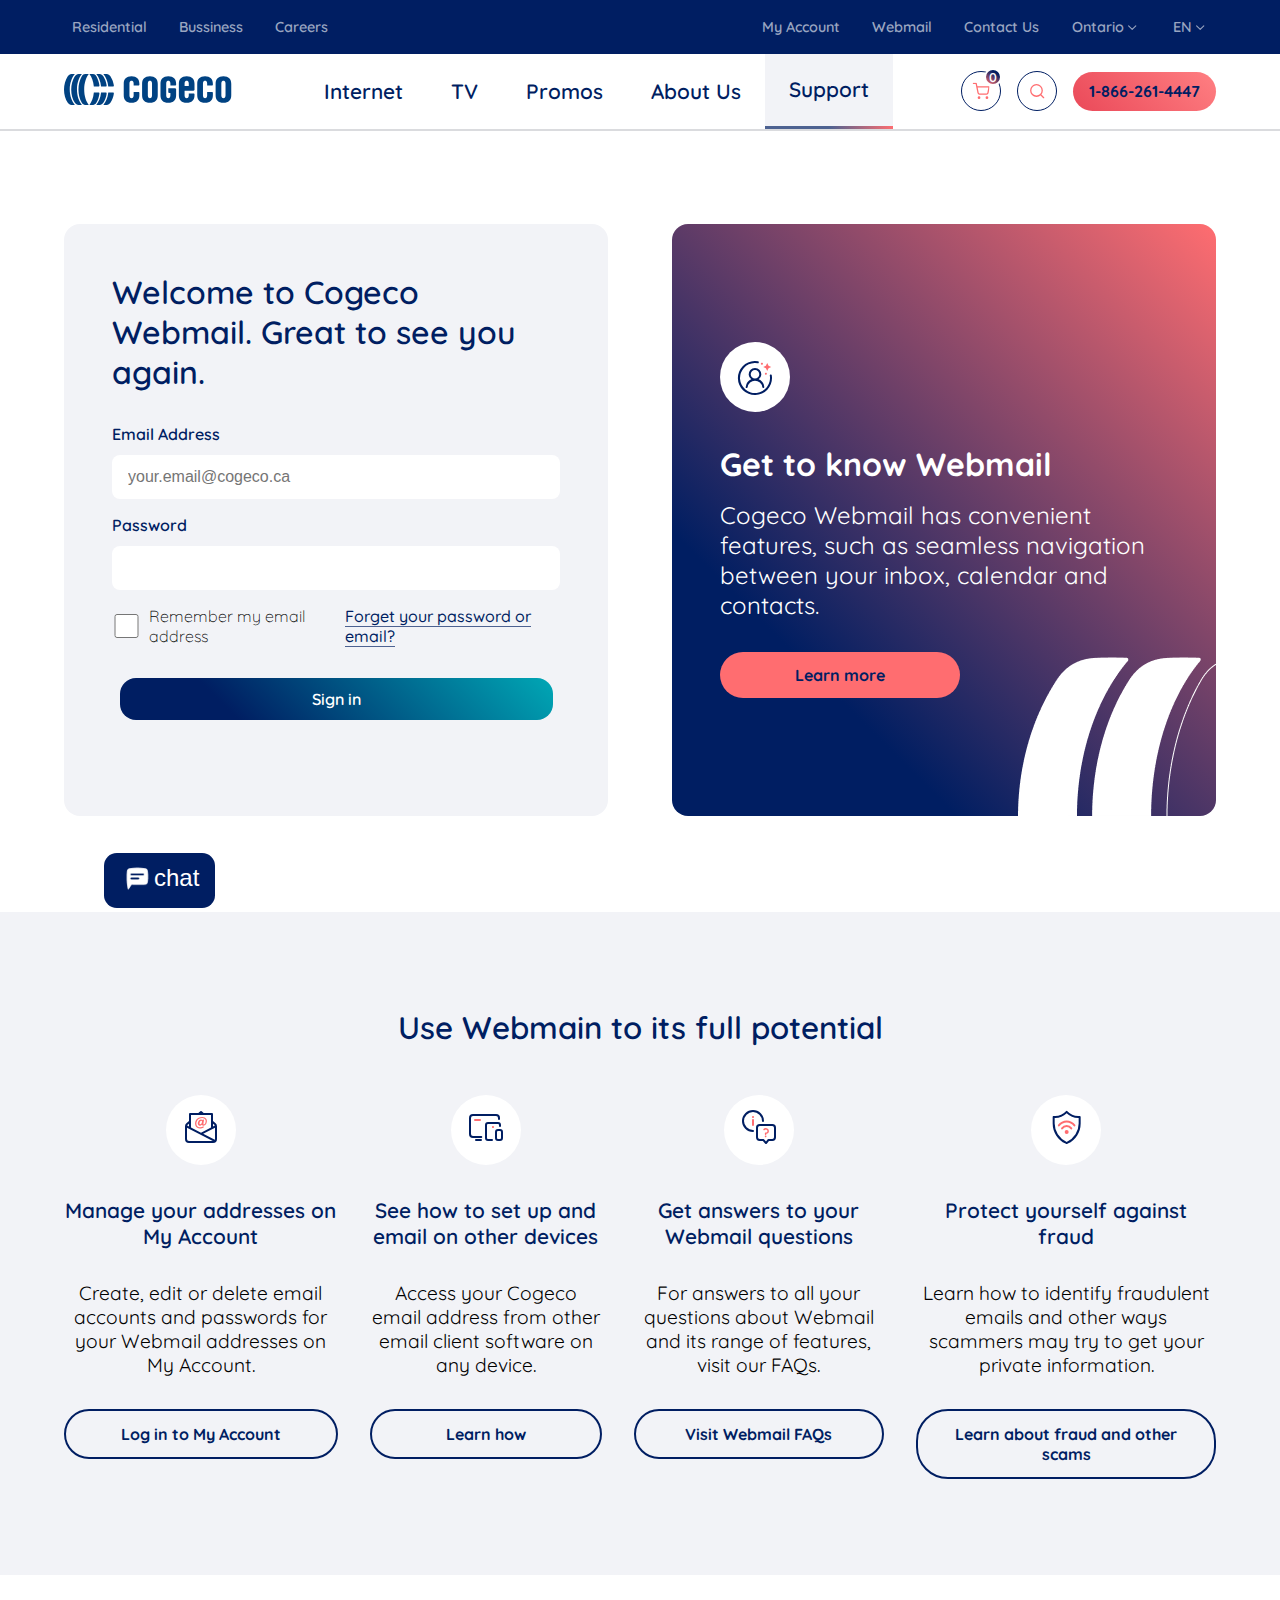
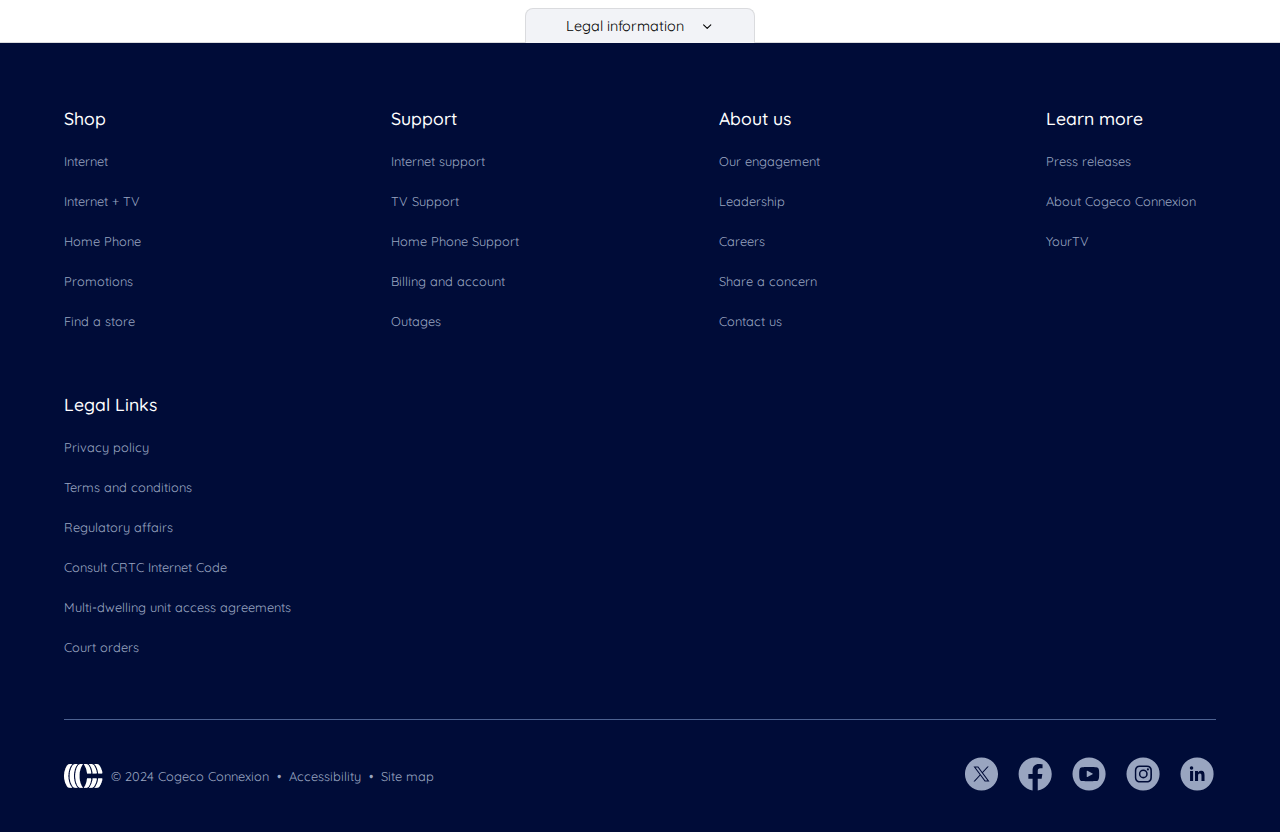
==== commit 0e0bae6b: "cogeco login page clone complete" ====
--- a/index.html
+++ b/index.html
@@ -23,7 +23,9 @@
                 <a href="" class="nav_top-link">Contact Us</a>
               </div>
               <div class="nav_top-right-drop-menu">
-                <div class="container_province">
+                <div
+                  class="container_province"
+                  onclick="provDropDown(); arrowUp(this);">
                   <div class="drop_menu-text-arrow">
                     <span>Ontario</span>
                     <svg
@@ -51,7 +53,7 @@
                     </li>
                   </ul>
                 </div>
-                <div class="container_language">
+                <div class="container_language" onclick="langDropDown()">
                   <div class="drop_menu-text-arrow">
                     <span>EN</span>
                     <svg
@@ -147,7 +149,9 @@
                     d="M7.333 12.667A5.333 5.333 0 1 0 7.333 2a5.333 5.333 0 0 0 0 10.667M14 14l-2.9-2.9"></path>
                 </svg>
               </button>
-              <button class="nav_bottom-right-button menu_button">
+              <button
+                class="nav_bottom-right-button menu_button"
+                onclick="isActive()">
                 <svg
                   id="menu-icon"
                   xmlns="http://www.w3.org/2000/svg"
@@ -188,7 +192,6 @@
     <nav class="menu-nav">
       <div class="back-section">
         <svg
-          id="close-icon"
           xmlns="http://www.w3.org/2000/svg"
           width="1em"
           height="1em"
@@ -301,7 +304,7 @@
     </nav>
 
     <!-- content -->
-    <div class="section_content">
+    <div class="section_content toggle_display">
       <div class="container_content">
         <div class="container_content-form">
           <form class="content_form" action="">
@@ -311,12 +314,15 @@
             <!-- <h1>Great to see you again.</h1> -->
             <div class="email_section">
               <label for="email">Email Address</label>
-              <input type="email" placeholder="your.email@cogeco.ca" />
+              <input
+                class="email"
+                type="email"
+                placeholder="your.email@cogeco.ca" />
               <p id="error-msg">Please enter a valid email address</p>
             </div>
             <div class="password_section">
               <label for="text">Password</label>
-              <input type="password" />
+              <input class="pass" type="password" />
               <p id="error-msg">The password is required</p>
             </div>
             <div class="container_form-reminder">
@@ -387,7 +393,7 @@
     </div>
 
     <!-- section offers -->
-    <div class="section_offers">
+    <div class="section_offers toggle_display">
       <div class="section_container-offers">
         <h2>Use Webmain to its full potential</h2>
         <div class="container_offers">
@@ -531,7 +537,7 @@
 
     <!--Section Legal Information  -->
     <section class="legal">
-      <div class="legal_information">
+      <div class="legal_information" onclick="arrowUp(this)">
         <span>Legal information</span>
         <svg
           class="drop_down-arrow"
@@ -548,240 +554,251 @@
             d="m4 6.5 4 4 4-4"></path>
         </svg>
       </div>
-      <div class="container_legal">
-        <div class="container_legal-texts">
-          <h4>General restrictions and legal information</h4>
-          <p>
-            Limited time offer. Restricted to new customers and former customers
-            who cancelled all of their services more than 6 months ago.
-          </p>
-          <p>
-            Our network combines optical fibre and coaxial cable. Available
-            where technology permits. For personal and residential purposes
-            only. Visit cogeco.ca for details. Photos are for illustrative
-            purposes only.
-          </p>
-          <h4 class="install_text">INSTALLATION AND ACTIVATION</h4>
-          <p>
-            An activation fee of $20 will be charged for activation of service.
-          </p>
-          <p>
-            A fee of $130 per technician visit for a standard professional
-            installation will apply. Supplementary installation fees may apply
-            for additional work requested. Pre-authorized debit or credit card
-            payment and service bundling on a single invoice may be required.
-          </p>
-          <p>
-            A termination fee of up to $75 per service will be charged to
-            customers who cancel their services before the end of the offer
-            period. Termination fees not applicable in Quebec.
-          </p>
-          <p>
-            Sign up today at
-            <a href="www.hayu.com/cogeco" target="_blank"
-              >www.hayu.com/cogeco</a
-            >
-          </p>
-          <h4>Internet</h4>
-          <p>
-            Additional charges will apply for exceeding the monthly data
-            transfer capacity (GB) allowed for each specific Cogeco Internet
-            package. <a href="#">See details.</a> Download and upload speeds can
-            vary with Internet traffic, remote peers, the customer&apos;s
-            network configuration, the use of wireless equipment and other
-            factors. <a href="#">See details.</a> All Internet packages include
-            2 free installations of Cogeco Security services for desktop and/or
-            laptop computers. Cogeco Security GO with unlimited installations
-            for computers, tablets and wireless devices is available at a
-            regular price of $5.99/month. <a href="#">See details.</a> Wi-Fi
-            hotspots provide free and unlimited Internet access to Cogeco
-            subscribers and limited access to non-Cogeco subscribers. See
-            details. ULTRAFIBRE&reg;
-          </p>
-          <p>
-            Wi-Fi Pods and Wi-Fi Extenders require a subscription to an
-            UltraFibre 40 Internet package or higher.
-          </p>
-          <p>
-            UltraFibre 1 Gig Unlimited : Up to 1 Gbps of total download speed
-            through the combination of multiple devices including at least one
-            wired connection (Ethernet) combined with one or multiple wireless
-            connections to Cogeco&apos;s 1 Gig modem. Up to 940 Mbps download
-            speed can be achieved when connecting to one personal Internet
-            device with one wired connection (Ethernet).
-          </p>
-          <h4>EPICO</h4>
-          <p>
-            Cogeco EPICO service provides combined access to Cogeco TV and
-            Internet services with a subscription to Cogeco TV, an EPICO 4K Box
-            and a minimum subscription to the UltraFibre 60 Unlimited Internet
-            package with a Wi-Fi modem.
-          </p>
-          <h
-            >Download speed, upload speed, signal and picture quality can vary
-            depending on various factors.</h
-          >
-          <p>
-            Channel availability may vary by region. Selected TV channels can
-            only be modified once every 30 days. The channel lists for the
-            pre-selected packages cannot be modified. Additional fees may apply
-            for some channels and some channels may count for several choices.
-            Viewing content (live or recorded) is restricted to Canada.
-          </p>
-          <p>
-            Channel availability for the Restart and Just Missed features may
-            vary according to the content rights and viewing restrictions.
-          </p>
-          <p>
-            A separate subscription to Netflix® is required. Counts towards
-            customer&apos;s Internet usage.
-          </p>
-          <p>
-            The EPICO app provides access to the TV channels included in the
-            EPICO package to which the customer is subscribed. Some channels
-            included in the EPICO package may not be available to watch
-            out-of-home due to content rights restrictions. Viewing content is
-            restricted to Canada.
-          </p>
-          <p>
-            On Demand requires a subscription to the TV package containing the
-            associated digital channel. Purchased movies remain available as
-            long as the customer is subscribed to the Cogeco EPICO service and
-            as long as the title remains available in the On Demand library.
-            Rented movies are available for the duration indicated on the
-            screen.
-          </p>
-          <p>
-            Beginning March 1st, 2022, all recordings are available for a
-            maximum of 365 days or until the termination of your EPICO service.
-            By default, older recordings will be automatically removed to match
-            the number of hours in your block. Additional blocks of recording
-            hours may be available to add with certain EPICO packages (up to
-            1000 hours of recording capacity).
-          </p>
-          <p>
-            An EPICO package including an EPICO 4K Cloud PVR is required to
-            download and view TV recordings in and out-of-home.
-          </p>
-          <p>
-            One EPICO 4K Cloud PVR per TV set. Each additional EPICO 4K Box or
-            EPICO 4K Cloud PVR is available at $7 per month.
-          </p>
-          <h4>Télévision</h4>
-          <p>
-            Cogeco TV service requires the rental of an HD digital receiver with
-            a minimum subscription to the Basic Channels package. Channel
-            availability may vary by region. TV packages and selected channels
-            can only be modified once every 30 days. Additional fees may apply
-            for some channels and some channels may count for many choices. The
-            channel lists of the pre-selected packages cannot be modified.
-            Requirements to watch 4K: (i) a 4K TV and 4K receiver, (ii) a
-            subscription to the SD/HD channels corresponding to the 4K channels.
-            4K not available with all channels.
-          </p>
-          <p>
-            Access to the mobile apps requires a subscription to the TV package
-            containing the associated digital channel. The content viewed on
-            mobile apps requires bandwidth, which is included in the customer's
-            Internet or cellular data package. Additional usage fees may apply
-            if the customer exceeds the monthly data transfer capacity (GB)
-            included in his package. Viewing content is restricted to Canada.
-          </p>
-          <p>
-            TiVo service from Cogeco requires: (i) the rental of a TiVo
-            receiver, (ii) a Wi-Fi modem, and (iii) a subscription to Cogeco
-            Internet and (iv) a TV package. Each additional TV set combined with
-            a TiVo PVR requires the rental of a TiVo HD receiver. Installation
-            charges may apply for additional outlets. Data traffic consumed
-            between the TiVo boxes and the Internet to supply programming
-            information counts towards customer&apos;s Internet usage.
-            Additional usage fees may apply if the customer exceeds the monthly
-            data transfer capacity (GB) included in the package. Viewing content
-            is restricted to Canada. TiVo®. Apple®. YouTube®.
-          </p>
-          <p>
-            Furiosa: Mad Max &rarr; &copy; 2024 Warner Bros. Ent. All Rights
-            Reserved. Ezra &rarr; &copy;2024 VVS Films. All Rights Reserved.
-            Watchers, The &rarr; &copy; 2024 Warner Bros. Ent. All Rights
-            Reserved.
-          </p>
-          <p>The offer on Crave:</p>
-          <p>New Cx:</p>
-          <p>
-            The offer on Crave expires August 30th, 2024 and includes a monthly
-            saving of $20 for 1 month for new Cogeco TV customers who subscribe
-            to Crave or $25 for 1 month for new Cogeco TV customers subscribed
-            to Crave with Starz. At the end of the period of this offer, the
-            then-current price of the package will apply. The regular price of
-            the package may change at any time, including during the
-            subscription period. This offer is only for new Cogeco TV
-            subscribers who sign up to Crave or Crave with Starz. Each eligible
-            customer can only benefit from the offer once during the offer
-            period. Prices may vary for any other combination. Crave and Crave
-            with Starz requires a subscription to a new Cogeco TV package, an
-            Internet connection and access to the Crave app. Counts towards
-            customer&apos;s Internet usage. Content viewing is restricted to
-            Canada. Customer must be a new TV Cogeco customer (a customer who
-            has not been a Cogeco TV customer in the 120 days prior to receiving
-            the present offer).
-          </p>
-          <p>Existing Cx:</p>
-          <p>
-            The offer on Crave expires August 30th, 2024 and includes a monthly
-            saving of $20 for 1 month for current Cogeco TV customers who
-            subscribe to Crave or $25 for 1 month for current Cogeco TV
-            customers subscribed to Crave with Starz. At the end of the period
-            of this offer, the then-current price of the package will apply. The
-            regular price of the package may change at any time, including
-            during the subscription period. This offer is only for curent Cogeco
-            TV subscribers who sign up to Crave or Crave with Starz. Each
-            eligible customer can only benefit from the offer once during the
-            offer period. Prices may vary for any other combination. Crave and
-            Crave with Starz requires a subscription to a new Cogeco TV package,
-            an Internet connection and access to the Crave app. Counts towards
-            customer&apos;s Internet usage. Content viewing is restricted to
-            Canada. Current TV Cogeco Customers must be a new Crave or Crave
-            with STARZ subscriber (i.e a Cogeco TV customer who has not received
-            Crave or Crave with STARZ in the past 120 days).
-          </p>
-          <h4>Home Phone</h4>
-          <p>
-            Phone equipment must stay at the same address where it was initially
-            installed in order to allow 911 to associate the call with the
-            correct address in the event of an emergency.
-          </p>
-          <h4>Home Phone equipment</h4>
-          <p>
-            New generation Phone Equipment does not include an external backup
-            battery. Batteries can be purchased separately for certain models
-            (Hitron CODA-4589 and Arris TG3452G) while supplies last. Sagemcom
-            (F@ST3896) equipment does not include a backup battery.
-            <a href="#">See details</a>
-          </p>
-          <p>
-            Subscription to a Cogeco Home Phone package is required for all long
-            distance plans. Limited to a list of countries predetermined by
-            Cogeco. Additional minutes will be charged at the then current rate,
-            per minute per country, applicable for the remainder of the month.<a
-              href="#"
-              >See details.</a
-            >
-            A fee of $0.95 per call for the use of the directory assistance
-            (411) may apply, depending on the phone package.
-          </p>
-          <p>
-            Starting November 30, 2023, people across Canada will be able to
-            call and text 9-8-8, a new three-digit service, for help with mental
-            health and suicide prevention. 9-8-8 will be free for anyone in
-            Canada who is thinking about suicide, in emotional distress, or who
-            is worried about someone they know.
-          </p>
+      <div class="backgound_legal">
+        <div class="container_legal">
+          <div class="container_legal-texts">
+            <h4>General restrictions and legal information</h4>
+            <p>
+              Limited time offer. Restricted to new customers and former
+              customers who cancelled all of their services more than 6 months
+              ago.
+            </p>
+            <p>
+              Our network combines optical fibre and coaxial cable. Available
+              where technology permits. For personal and residential purposes
+              only. Visit cogeco.ca for details. Photos are for illustrative
+              purposes only.
+            </p>
+            <h4 class="install_text">INSTALLATION AND ACTIVATION</h4>
+            <p>
+              An activation fee of $20 will be charged for activation of
+              service.
+            </p>
+            <p>
+              A fee of $130 per technician visit for a standard professional
+              installation will apply. Supplementary installation fees may apply
+              for additional work requested. Pre-authorized debit or credit card
+              payment and service bundling on a single invoice may be required.
+            </p>
+            <p>
+              A termination fee of up to $75 per service will be charged to
+              customers who cancel their services before the end of the offer
+              period. Termination fees not applicable in Quebec.
+            </p>
+            <p>
+              Sign up today at
+              <a href="www.hayu.com/cogeco" target="_blank"
+                >www.hayu.com/cogeco</a
+              >
+            </p>
+            <h4>Internet</h4>
+            <p>
+              Additional charges will apply for exceeding the monthly data
+              transfer capacity (GB) allowed for each specific Cogeco Internet
+              package. <a href="#">See details.</a> Download and upload speeds
+              can vary with Internet traffic, remote peers, the customer&apos;s
+              network configuration, the use of wireless equipment and other
+              factors. <a href="#">See details.</a> All Internet packages
+              include 2 free installations of Cogeco Security services for
+              desktop and/or laptop computers. Cogeco Security GO with unlimited
+              installations for computers, tablets and wireless devices is
+              available at a regular price of $5.99/month.
+              <a href="#">See details.</a> Wi-Fi hotspots provide free and
+              unlimited Internet access to Cogeco subscribers and limited access
+              to non-Cogeco subscribers. See details. ULTRAFIBRE&reg;
+            </p>
+            <p>
+              Wi-Fi Pods and Wi-Fi Extenders require a subscription to an
+              UltraFibre 40 Internet package or higher.
+            </p>
+            <p>
+              UltraFibre 1 Gig Unlimited : Up to 1 Gbps of total download speed
+              through the combination of multiple devices including at least one
+              wired connection (Ethernet) combined with one or multiple wireless
+              connections to Cogeco&apos;s 1 Gig modem. Up to 940 Mbps download
+              speed can be achieved when connecting to one personal Internet
+              device with one wired connection (Ethernet).
+            </p>
+            <h4>EPICO</h4>
+            <p>
+              Cogeco EPICO service provides combined access to Cogeco TV and
+              Internet services with a subscription to Cogeco TV, an EPICO 4K
+              Box and a minimum subscription to the UltraFibre 60 Unlimited
+              Internet package with a Wi-Fi modem.
+            </p>
+            <p>
+              Download speed, upload speed, signal and picture quality can vary
+              depending on various factors.
+            </p>
+            <p>
+              Channel availability may vary by region. Selected TV channels can
+              only be modified once every 30 days. The channel lists for the
+              pre-selected packages cannot be modified. Additional fees may
+              apply for some channels and some channels may count for several
+              choices. Viewing content (live or recorded) is restricted to
+              Canada.
+            </p>
+            <p>
+              Channel availability for the Restart and Just Missed features may
+              vary according to the content rights and viewing restrictions.
+            </p>
+            <p>
+              A separate subscription to Netflix® is required. Counts towards
+              customer&apos;s Internet usage.
+            </p>
+            <p>
+              The EPICO app provides access to the TV channels included in the
+              EPICO package to which the customer is subscribed. Some channels
+              included in the EPICO package may not be available to watch
+              out-of-home due to content rights restrictions. Viewing content is
+              restricted to Canada.
+            </p>
+            <p>
+              On Demand requires a subscription to the TV package containing the
+              associated digital channel. Purchased movies remain available as
+              long as the customer is subscribed to the Cogeco EPICO service and
+              as long as the title remains available in the On Demand library.
+              Rented movies are available for the duration indicated on the
+              screen.
+            </p>
+            <p>
+              Beginning March 1st, 2022, all recordings are available for a
+              maximum of 365 days or until the termination of your EPICO
+              service. By default, older recordings will be automatically
+              removed to match the number of hours in your block. Additional
+              blocks of recording hours may be available to add with certain
+              EPICO packages (up to 1000 hours of recording capacity).
+            </p>
+            <p>
+              An EPICO package including an EPICO 4K Cloud PVR is required to
+              download and view TV recordings in and out-of-home.
+            </p>
+            <p>
+              One EPICO 4K Cloud PVR per TV set. Each additional EPICO 4K Box or
+              EPICO 4K Cloud PVR is available at $7 per month.
+            </p>
+            <h4>Télévision</h4>
+            <p>
+              Cogeco TV service requires the rental of an HD digital receiver
+              with a minimum subscription to the Basic Channels package. Channel
+              availability may vary by region. TV packages and selected channels
+              can only be modified once every 30 days. Additional fees may apply
+              for some channels and some channels may count for many choices.
+              The channel lists of the pre-selected packages cannot be modified.
+              Requirements to watch 4K: (i) a 4K TV and 4K receiver, (ii) a
+              subscription to the SD/HD channels corresponding to the 4K
+              channels. 4K not available with all channels.
+            </p>
+            <p>
+              Access to the mobile apps requires a subscription to the TV
+              package containing the associated digital channel. The content
+              viewed on mobile apps requires bandwidth, which is included in the
+              customer's Internet or cellular data package. Additional usage
+              fees may apply if the customer exceeds the monthly data transfer
+              capacity (GB) included in his package. Viewing content is
+              restricted to Canada.
+            </p>
+            <p>
+              TiVo service from Cogeco requires: (i) the rental of a TiVo
+              receiver, (ii) a Wi-Fi modem, and (iii) a subscription to Cogeco
+              Internet and (iv) a TV package. Each additional TV set combined
+              with a TiVo PVR requires the rental of a TiVo HD receiver.
+              Installation charges may apply for additional outlets. Data
+              traffic consumed between the TiVo boxes and the Internet to supply
+              programming information counts towards customer&apos;s Internet
+              usage. Additional usage fees may apply if the customer exceeds the
+              monthly data transfer capacity (GB) included in the package.
+              Viewing content is restricted to Canada. TiVo®. Apple®. YouTube®.
+            </p>
+            <p>
+              Furiosa: Mad Max &rarr; &copy; 2024 Warner Bros. Ent. All Rights
+              Reserved. Ezra &rarr; &copy;2024 VVS Films. All Rights Reserved.
+              Watchers, The &rarr; &copy; 2024 Warner Bros. Ent. All Rights
+              Reserved.
+            </p>
+            <p>The offer on Crave:</p>
+            <p>New Cx:</p>
+            <p>
+              The offer on Crave expires August 30th, 2024 and includes a
+              monthly saving of $20 for 1 month for new Cogeco TV customers who
+              subscribe to Crave or $25 for 1 month for new Cogeco TV customers
+              subscribed to Crave with Starz. At the end of the period of this
+              offer, the then-current price of the package will apply. The
+              regular price of the package may change at any time, including
+              during the subscription period. This offer is only for new Cogeco
+              TV subscribers who sign up to Crave or Crave with Starz. Each
+              eligible customer can only benefit from the offer once during the
+              offer period. Prices may vary for any other combination. Crave and
+              Crave with Starz requires a subscription to a new Cogeco TV
+              package, an Internet connection and access to the Crave app.
+              Counts towards customer&apos;s Internet usage. Content viewing is
+              restricted to Canada. Customer must be a new TV Cogeco customer (a
+              customer who has not been a Cogeco TV customer in the 120 days
+              prior to receiving the present offer).
+            </p>
+            <p>Existing Cx:</p>
+            <p>
+              The offer on Crave expires August 30th, 2024 and includes a
+              monthly saving of $20 for 1 month for current Cogeco TV customers
+              who subscribe to Crave or $25 for 1 month for current Cogeco TV
+              customers subscribed to Crave with Starz. At the end of the period
+              of this offer, the then-current price of the package will apply.
+              The regular price of the package may change at any time, including
+              during the subscription period. This offer is only for curent
+              Cogeco TV subscribers who sign up to Crave or Crave with Starz.
+              Each eligible customer can only benefit from the offer once during
+              the offer period. Prices may vary for any other combination. Crave
+              and Crave with Starz requires a subscription to a new Cogeco TV
+              package, an Internet connection and access to the Crave app.
+              Counts towards customer&apos;s Internet usage. Content viewing is
+              restricted to Canada. Current TV Cogeco Customers must be a new
+              Crave or Crave with STARZ subscriber (i.e a Cogeco TV customer who
+              has not received Crave or Crave with STARZ in the past 120 days).
+            </p>
+            <h4>Home Phone</h4>
+            <p>
+              Phone equipment must stay at the same address where it was
+              initially installed in order to allow 911 to associate the call
+              with the correct address in the event of an emergency.
+            </p>
+            <h4>Home Phone equipment</h4>
+            <p>
+              New generation Phone Equipment does not include an external backup
+              battery. Batteries can be purchased separately for certain models
+              (Hitron CODA-4589 and Arris TG3452G) while supplies last. Sagemcom
+              (F@ST3896) equipment does not include a backup battery.
+              <a href="#">See details</a>
+            </p>
+            <p>
+              Subscription to a Cogeco Home Phone package is required for all
+              long distance plans. Limited to a list of countries predetermined
+              by Cogeco. Additional minutes will be charged at the then current
+              rate, per minute per country, applicable for the remainder of the
+              month.<a href="#">See details.</a>
+              A fee of $0.95 per call for the use of the directory assistance
+              (411) may apply, depending on the phone package.
+            </p>
+            <p>
+              Starting November 30, 2023, people across Canada will be able to
+              call and text 9-8-8, a new three-digit service, for help with
+              mental health and suicide prevention. 9-8-8 will be free for
+              anyone in Canada who is thinking about suicide, in emotional
+              distress, or who is worried about someone they know.
+            </p>
+          </div>
         </div>
       </div>
     </section>
 
+    <!-- floating chat button -->
+    <div class="container_chat-button">
+      <!-- <img src="assets/images/chat-small.png" alt=""> -->
+      <span class="chat_icon"></span>
+      <span class="chat_text">chat</span>
+    </div>
+
     <!-- section footer -->
-    <footer class="section_footer">
+    <footer class="section_footer toggle_display">
       <div class="container_footer">
         <div class="container_footer-top">
           <div class="footer-top-links">
@@ -916,14 +933,11 @@
               </svg>
             </a>
           </div>
-
-          <div class="container_chat-button">
-            <!-- <img src="assets/images/chat-small.png" alt=""> -->
-            <span class="chat_icon"></span>
-            <span class="chat_text">chat</span>
-          </div>
         </div>
       </div>
     </footer>
+
+    <!-- Script -->
+    <script src="assets/js/scripts.js" type="text/javascript"></script>
   </body>
 </html>
--- a/assets/css/styles.css
+++ b/assets/css/styles.css
@@ -121,7 +121,10 @@
   justify-content: center;
   gap: 0.1rem;
 
-  position: relative;
+  position: relatdocumentive;
+}
+.drop_down-arrow.arrow-up {
+  transform: rotate(180deg);
 }
 
 /* Header drop menu section */
@@ -254,6 +257,10 @@
   display: flex;
   align-items: center;
   gap: 1rem;
+}
+
+.nav_bottom-right-button.menu_button {
+  display: none;
 }
 
 .nav_bottom-right-button {
@@ -369,6 +376,7 @@
 }
 
 #error-msg {
+  display: none;
   font-weight: 400;
   font-size: 0.8rem;
   color: var(--input-color);
@@ -573,18 +581,25 @@
   /* background-color: var(--grey-color-light); */
   /* background-color: transparent; */
 }
+.backgound_legal {
+  width: 100%;
+  background-color: var(--grey-color-light);
+  border-top: 1px solid var(--grey-color-dark);
+  overflow: hidden;
+}
 .container_legal {
   max-width: 1280px;
   padding-inline: 4rem;
   margin-inline: auto;
 
-  position: relative;
-  top: 0.3rem;
+  /* position: relative;
+  top: 0.3rem; */
 
   background-color: var(--grey-color-light);
 
   /* z-index: -10; */
 }
+
 .legal_information {
   width: max-content;
   display: flex;
@@ -595,10 +610,6 @@
   margin-top: 2rem;
   margin-inline: auto;
 
-  /* border-top: 1px solid var(--grey-color-dark);
-  border-left: 1px solid var(--grey-color-dark);
-  border-right: 1px solid var(--grey-color-dark);
-  border-bottom: 10px solid var(--grey-color-light); */
   border: solid var(--grey-color-dark);
   border-width: 1px 1px 0;
   border-radius: 0.5rem 0.5rem 0 0;
@@ -609,20 +620,15 @@
   cursor: pointer;
   color: var(--black-color);
 
-  /* box-sizing: inherit; */
-  /* position: relative;
-  top: 0.04rem; */
-
-  /* z-index: 5; */
+  position: relative;
+  top: 0.08rem;
 }
 .container_legal-texts {
   text-align: left;
   padding-block: 4rem;
   background-color: var(--grey-color-light);
   margin-top: -0.3rem;
-  border-top: 1px solid var(--grey-color-dark);
-  /* z-index: -100; */
-  /* box-sizing: content-box; */
+  /* border-top: 1px solid var(--grey-color-dark); */
 
   display: flex;
   flex-direction: column;
@@ -776,9 +782,6 @@
   .nav_bottom-right {
     margin-left: auto;
   }
-  .menu_button {
-    display: none;
-  }
 
   .container_content {
     margin-top: 12rem;
@@ -806,6 +809,7 @@
     white-space: nowrap;
     padding: 0.7rem 9rem;
     border-radius: 1.5rem;
+    width: 100%;
   }
   .curve_image-bottom {
     display: none;
@@ -849,7 +853,8 @@
   .nav_bottom-center {
     display: none;
   }
-  .menu_button {
+
+  .nav_bottom-right-button.menu_button {
     /* display: initial; */
     display: flex;
     align-items: center;
@@ -867,7 +872,8 @@
     position: relative;
     transition: 0.1s ease-in-out;
   }
-  .menu_button:hover {
+  .menu_button:hover,
+  .menu_button:active {
     background-image: linear-gradient(
       140deg,
       #ff6d70 0%,
@@ -889,11 +895,13 @@
 
     position: absolute;
   }
+  #close-icon {
+    display: none;
+  }
   .nav_contact {
     display: none;
   }
   .button_sign-in {
-    /* width: 5rem; */
     padding: 0.7rem 6rem;
   }
   .container_content {
@@ -915,7 +923,32 @@
     z-index: 90;
     background-color: var(--white-color);
     /* padding-inline: 3rem; */
-  }
+
+    -webkit-animation: linear;
+    -webkit-animation-name: run;
+    -webkit-animation-duration: 0.1s;
+  }
+  @-webkit-keyframes run {
+    0% {
+      left: -50%;
+    }
+    100% {
+      left: 0;
+    }
+  }
+  /* .toggle_display {
+    -webkit-animation: linear;
+    -webkit-animation-name: run-back;
+    -webkit-animation-duration: 0.1s;
+  }
+  @-webkit-keyframes run-back {
+    0% {
+      right: -50%;
+    }
+    100% {
+      right: 0;
+    }
+  } */
   .back-section {
     display: flex;
     align-items: center;
@@ -1076,53 +1109,52 @@
 }
 
 @media screen and (max-width: 770px) {
- .container_content {
-  /* flex-wrap: wrap; */
-  flex-direction: column;
- }
- .button_sign-in {
-  width: 100%;
- }
- .content_info {
-  position: relative;
- }
- .container_chat-button {
-  left: unset;
-  right: -1rem;
-  bottom: 7rem;
-  transform: rotate(270deg);
- }
-
-.nav-top,
-.nav-bottom,
-.container_footer,
-.section_container-offers,
-.container_content {
-  padding-inline: 1.5rem;
-}
-
- .section_footer {
-  position: relative;
-  bottom: 0;
-  padding-bottom: 2rem;
- }
-
- .container_footer-bottom {
-  margin-top: 2rem;
-  flex-direction: column;
-
- }
-.footer_img1 {
-  display: initial;
-  order: 1;
-  margin-bottom: 2rem;
- }
-.footer_img2 {
-  display: none;
- }
- .footer_logo-container {
-  order: -1;
- }
+  .container_content {
+    /* flex-wrap: wrap; */
+    flex-direction: column;
+  }
+  .button_sign-in {
+    width: 100%;
+  }
+  .content_info {
+    position: relative;
+  }
+  .container_chat-button {
+    left: unset;
+    right: -1rem;
+    bottom: 7rem;
+    transform: rotate(270deg);
+  }
+
+  .nav-top,
+  .nav-bottom,
+  .container_footer,
+  .section_container-offers,
+  .container_content {
+    padding-inline: 1.5rem;
+  }
+
+  .section_footer {
+    position: relative;
+    bottom: 0;
+    padding-bottom: 2rem;
+  }
+
+  .container_footer-bottom {
+    margin-top: 2rem;
+    flex-direction: column;
+  }
+  .footer_img1 {
+    display: initial;
+    order: 1;
+    margin-bottom: 2rem;
+  }
+  .footer_img2 {
+    display: none;
+  }
+  .footer_logo-container {
+    order: -1;
+  }
 }
 
 @media screen and (max-width: 640px) {
@@ -1145,4 +1177,7 @@
   .menu-bottom-link {
     flex: 1 1 300px;
   }
-}+  .menu-faq {
+    margin-left: initial;
+  }
+}
